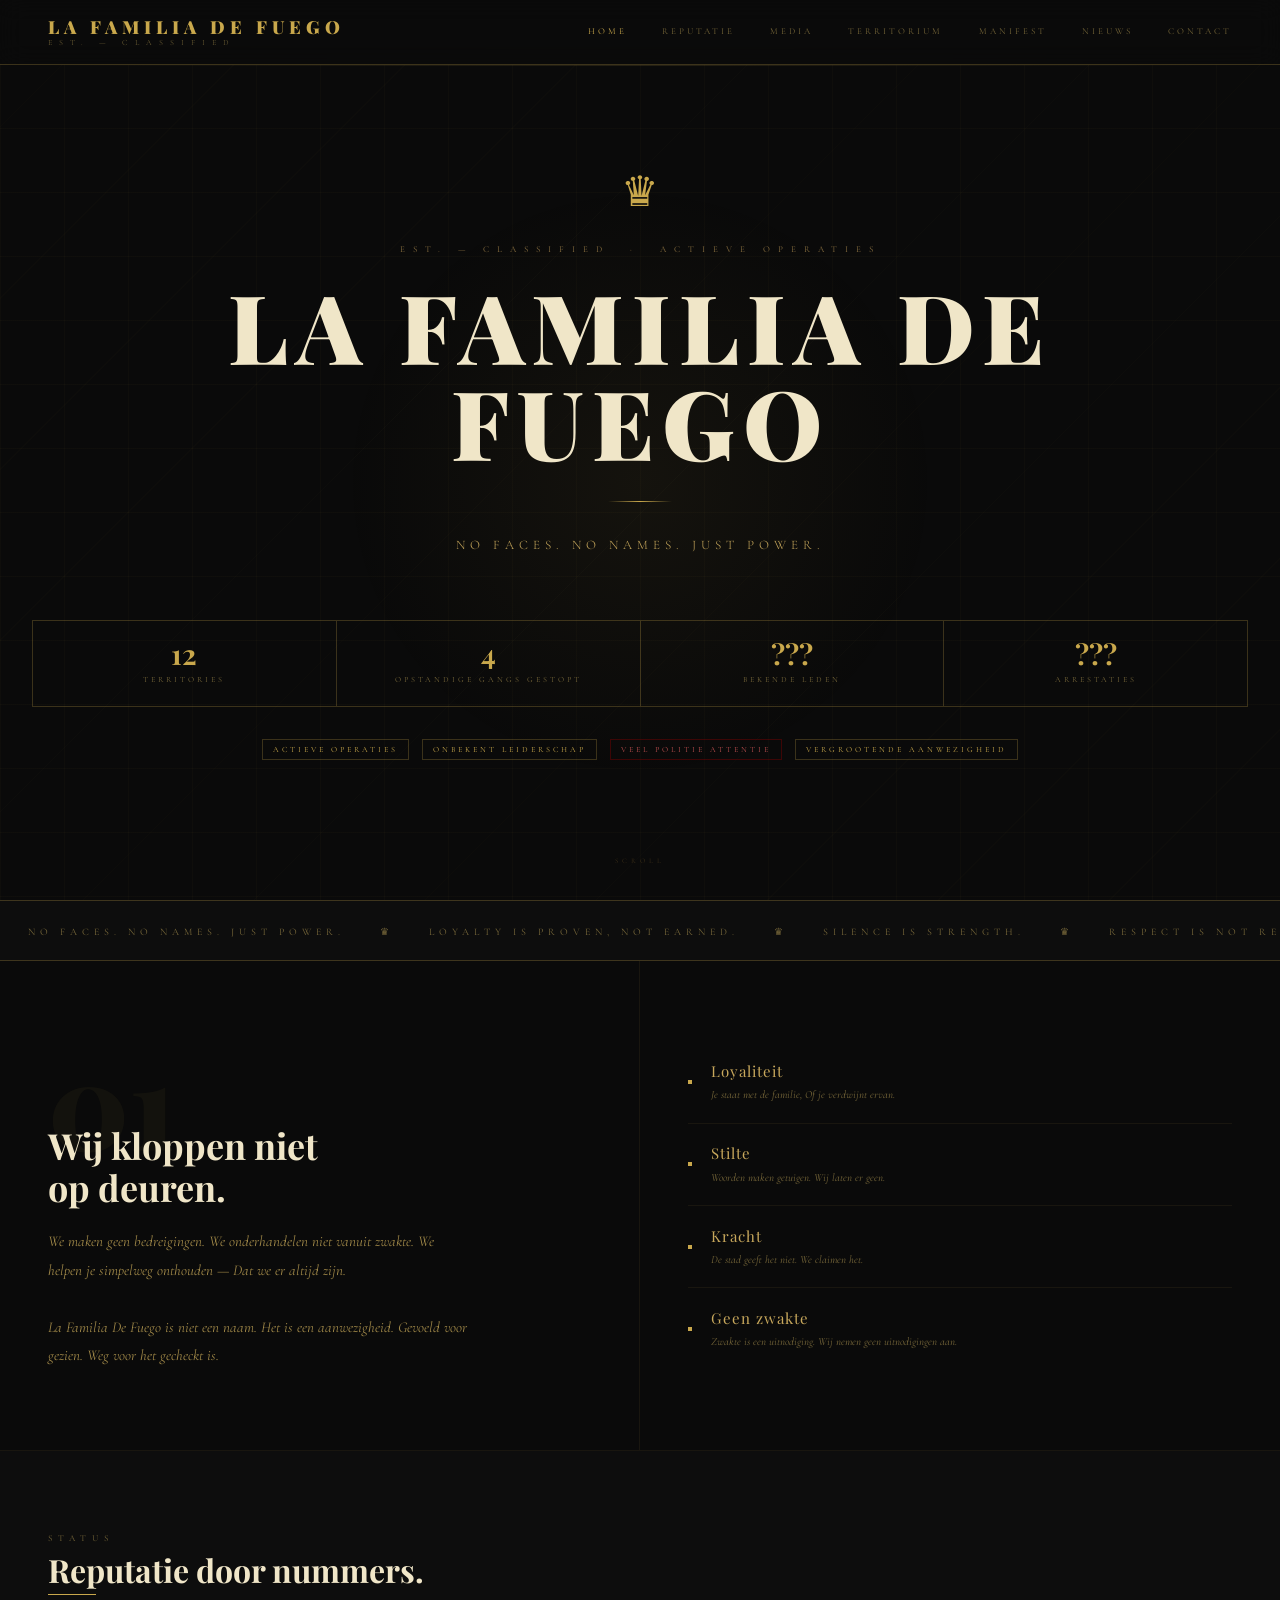
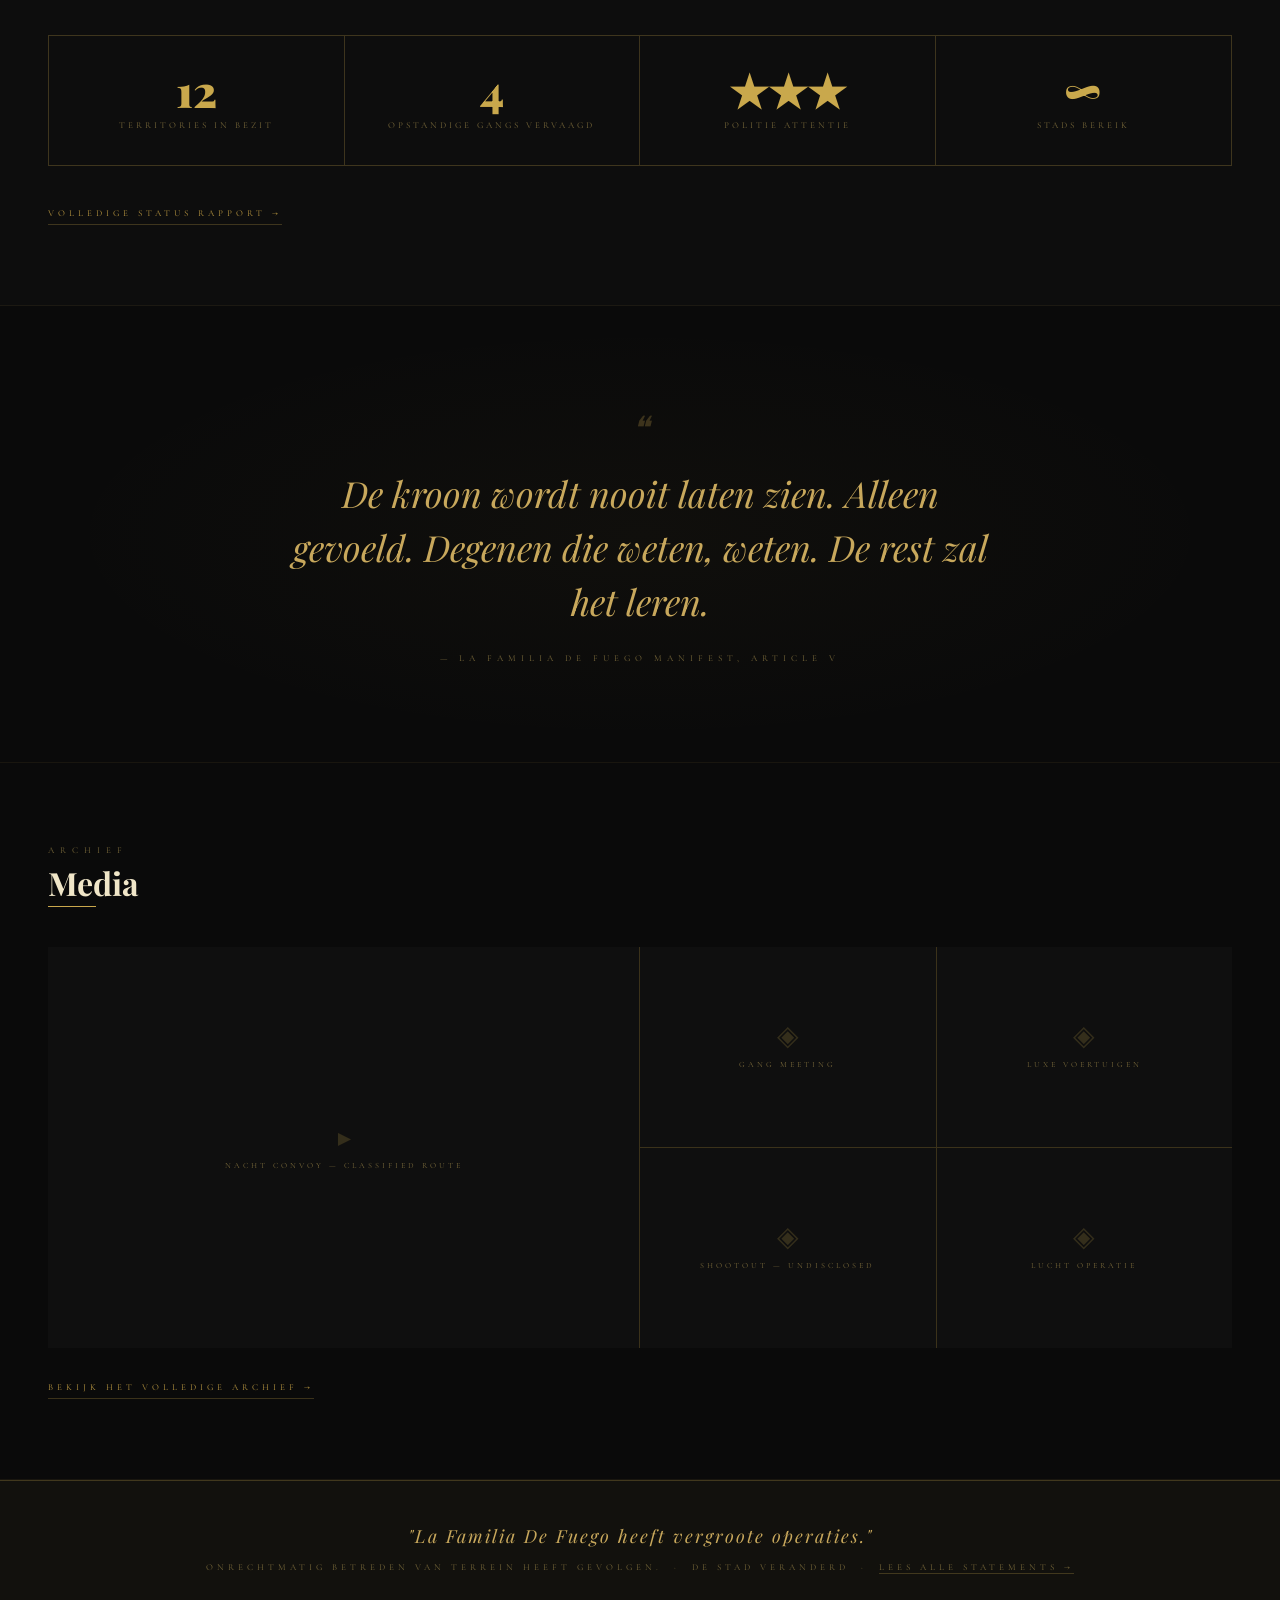
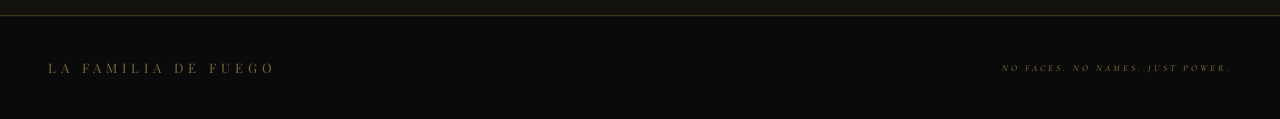
==== index.html @ dec527bd "Update index.html" ====
<!DOCTYPE html>
<html lang="nl">
<head>
  <meta charset="UTF-8" />
  <meta name="viewport" content="width=device-width, initial-scale=1.0" />

  <title>KINGSMAN — No faces. No names. Just power.</title>

  <meta name="description" content="Kingsman. Unknown leadership. Unmistakable presence." />

  <!-- Favicon -->
  <link rel="icon" href="favicon.ico">

  <!-- Open Graph (Discord, Facebook, WhatsApp, LinkedIn etc.) -->
  <meta property="og:title" content="KINGSMAN — No faces. No names. Just power." />
  <meta property="og:description" content="La Familia De Fuego. Onbekend leiderschap. Onmiskenbare aanwezigheid." />
  <meta property="og:image" content="https://lafamilladefuego.titanpulse.nl/banner.jpg" />
  <meta property="og:url" content="https://lafamillafefuego.titanpulse.nl/" />
  <meta property="og:type" content="website" />

  <!-- Twitter/X Embed -->
  <meta name="twitter:card" content="summary_large_image" />
  <meta name="twitter:title" content="La Familia De Fuego — No faces. No names. Just power." />
  <meta name="twitter:description" content="Kingsman. Onbekend leiderschap. Onmiskenbare aanwezigheid." />
  <meta name="twitter:image" content="https://lafamilladefuego.titanpulse.nl/banner.jpg" />

  <link rel="stylesheet" href="style.css" />

  <style>
    /* ── HERO ───────────────────────────────────────────────────── */
    .hero {
      position: relative;
      min-height: calc(100vh - 64px);
      display: flex;
      flex-direction: column;
      align-items: center;
      justify-content: center;
      text-align: center;
      overflow: hidden;
      padding: 4rem 2rem 6rem;
    }

    /* Grid texture */
    .hero-grid {
      position: absolute;
      inset: 0;
      background-image:
        linear-gradient(rgba(201,168,76,0.03) 1px, transparent 1px),
        linear-gradient(90deg, rgba(201,168,76,0.03) 1px, transparent 1px);
      background-size: 64px 64px;
      animation: fadeIn 2s ease both;
    }

    /* Diagonal vignette lines */
    .hero-lines {
      position: absolute;
      inset: 0;
      background-image:
        repeating-linear-gradient(
          -45deg,
          transparent,
          transparent 120px,
          rgba(201,168,76,0.018) 120px,
          rgba(201,168,76,0.018) 121px
        );
    }

    /* Radial glow from center */
    .hero-glow {
      position: absolute;
      top: 50%; left: 50%;
      transform: translate(-50%, -50%);
      width: 600px;
      height: 600px;
      background: radial-gradient(ellipse, rgba(201,168,76,0.06) 0%, transparent 70%);
      pointer-events: none;
    }

    /* Scanline sweep */
    .hero-scan {
      position: absolute;
      inset: 0;
      overflow: hidden;
      pointer-events: none;
    }
    .hero-scan::after {
      content: '';
      position: absolute;
      top: 0; left: 0; right: 0;
      height: 2px;
      background: linear-gradient(90deg, transparent, rgba(201,168,76,0.15), transparent);
      animation: scanline 6s linear infinite;
    }

    .hero-content { position: relative; z-index: 2; }

    .hero-crown {
      font-size: 42px;
      color: var(--gold);
      margin-bottom: 1.8rem;
      animation: crownDrop 1s cubic-bezier(.22,1,.36,1) both;
      display: block;
      line-height: 1;
    }

    .hero-eyebrow {
      font-size: 9px;
      letter-spacing: 8px;
      color: var(--gold-dark);
      text-transform: uppercase;
      font-family: var(--font-serif);
      margin-bottom: 1.2rem;
      animation: fadeUp 0.9s ease both;
      animation-delay: 0.2s;
    }

    .hero-title {
      font-family: var(--font-display);
      font-size: clamp(56px, 10vw, 96px);
      font-weight: 900;
      color: var(--text);
      letter-spacing: 8px;
      line-height: 1;
      margin-bottom: 0;
      animation: fadeUp 0.9s cubic-bezier(.22,1,.36,1) both;
      animation-delay: 0.1s;
    }

    .hero-divider {
      width: 64px;
      height: 1px;
      background: linear-gradient(90deg, transparent, var(--gold), transparent);
      margin: 2rem auto;
      animation: fadeIn 1s ease both;
      animation-delay: 0.5s;
    }

    .hero-quote {
      font-size: 13px;
      letter-spacing: 5px;
      color: var(--text-muted);
      text-transform: uppercase;
      font-family: var(--font-serif);
      font-weight: 300;
      animation: fadeUp 0.9s ease both;
      animation-delay: 0.55s;
    }

    /* Stats bar */
    .hero-stats {
      display: flex;
      align-items: center;
      gap: 0;
      margin-top: 4rem;
      border: 0.5px solid var(--gold-border);
      animation: fadeUp 0.9s ease both;
      animation-delay: 0.7s;
    }
    .hero-stat {
      padding: 1.2rem 2.4rem;
      text-align: center;
      border-right: 0.5px solid var(--gold-border);
      flex: 1;
    }
    .hero-stat:last-child { border-right: none; }
    .hero-stat-num {
      font-family: var(--font-display);
      font-size: 28px;
      font-weight: 700;
      color: var(--gold);
      line-height: 1;
      display: block;
    }
    .hero-stat-label {
      font-size: 8px;
      letter-spacing: 3px;
      color: var(--text-ghost);
      text-transform: uppercase;
      margin-top: 5px;
      display: block;
    }

    /* Badges row */
    .hero-badges {
      display: flex;
      gap: 0.8rem;
      justify-content: center;
      flex-wrap: wrap;
      margin-top: 2rem;
      animation: fadeUp 0.9s ease both;
      animation-delay: 0.85s;
    }

    /* Scroll indicator */
    .hero-scroll {
      position: absolute;
      bottom: 2rem;
      left: 50%;
      transform: translateX(-50%);
      z-index: 2;
      display: flex;
      flex-direction: column;
      align-items: center;
      gap: 8px;
      animation: fadeIn 1.5s ease both;
      animation-delay: 1.2s;
    }
    .hero-scroll span {
      font-size: 7px;
      letter-spacing: 4px;
      color: var(--gold-abyss);
      text-transform: uppercase;
    }
    .scroll-line {
      width: 0.5px;
      height: 40px;
      background: linear-gradient(to bottom, var(--gold-border), transparent);
      animation: goldPulse 2s ease infinite;
    }

    /* ── MANIFESTO STRIP ────────────────────────────────────────── */
    .manifesto-strip {
      border-top: 0.5px solid var(--gold-border);
      border-bottom: 0.5px solid var(--gold-border);
      background: var(--bg-lift);
      overflow: hidden;
      white-space: nowrap;
      padding: 1rem 0;
    }
    .manifesto-ticker {
      display: inline-block;
      animation: ticker 30s linear infinite;
      font-size: 10px;
      letter-spacing: 5px;
      color: var(--text-ghost);
      text-transform: uppercase;
      font-family: var(--font-serif);
    }
    @keyframes ticker {
      from { transform: translateX(0); }
      to   { transform: translateX(-50%); }
    }

    /* ── SECTION: INTRO ─────────────────────────────────────────── */
    .intro-section {
      display: grid;
      grid-template-columns: 1fr 1fr;
      border-bottom: 0.5px solid rgba(201,168,76,0.08);
    }
    .intro-left {
      padding: 5rem 3rem;
      border-right: 0.5px solid rgba(201,168,76,0.08);
    }
    .intro-right {
      padding: 5rem 3rem;
      display: flex;
      flex-direction: column;
      justify-content: center;
    }
    .intro-num {
      font-family: var(--font-display);
      font-size: 120px;
      font-weight: 900;
      color: rgba(201,168,76,0.05);
      line-height: 1;
      margin-bottom: -0.3em;
      user-select: none;
    }
    .intro-heading {
      font-family: var(--font-display);
      font-size: 36px;
      font-weight: 700;
      color: var(--text);
      line-height: 1.15;
      margin-bottom: 1.2rem;
    }
    .intro-body {
      font-size: 15px;
      color: var(--text-dim);
      font-style: italic;
      line-height: 1.9;
      max-width: 420px;
    }

    /* pillars */
    .pillars {
      display: flex;
      flex-direction: column;
      gap: 0;
    }
    .pillar {
      display: flex;
      align-items: center;
      gap: 1.2rem;
      padding: 1.1rem 0;
      border-bottom: 0.5px solid rgba(201,168,76,0.08);
    }
    .pillar:last-child { border-bottom: none; }
    .pillar-dot {
      width: 4px;
      height: 4px;
      background: var(--gold);
      flex-shrink: 0;
    }
    .pillar-text {
      font-family: var(--font-display);
      font-size: 15px;
      font-weight: 400;
      color: var(--text-muted);
      letter-spacing: 1px;
    }
    .pillar-sub {
      font-size: 11px;
      color: var(--text-ghost);
      font-style: italic;
      margin-top: 2px;
    }

    /* ── SECTION: reputatie PREVIEW ───────────────────────────── */
    .rep-section {
      background: var(--bg-lift);
      padding: 5rem 3rem;
      border-bottom: 0.5px solid rgba(201,168,76,0.08);
    }
    .rep-numbers {
      display: grid;
      grid-template-columns: repeat(4, 1fr);
      border: 0.5px solid var(--gold-border);
      margin-top: 2.5rem;
    }
    .rep-num-cell {
      padding: 2rem 1.5rem;
      border-right: 0.5px solid var(--gold-border);
      text-align: center;
    }
    .rep-num-cell:last-child { border-right: none; }
    .rep-big {
      font-family: var(--font-display);
      font-size: 44px;
      font-weight: 900;
      color: var(--gold);
      display: block;
      line-height: 1;
    }
    .rep-label {
      font-size: 9px;
      letter-spacing: 3px;
      color: var(--text-ghost);
      text-transform: uppercase;
      margin-top: 6px;
      display: block;
    }
    .rep-cta {
      display: inline-block;
      margin-top: 2.5rem;
      font-size: 9px;
      letter-spacing: 4px;
      color: var(--gold-dim);
      text-decoration: none;
      text-transform: uppercase;
      border-bottom: 0.5px solid var(--gold-border);
      padding-bottom: 2px;
      transition: color 0.2s;
    }
    .rep-cta:hover { color: var(--gold); }

    /* ── SECTION: STATEMENT ─────────────────────────────────────── */
    .statement-section {
      padding: 6rem 3rem;
      text-align: center;
      border-bottom: 0.5px solid rgba(201,168,76,0.08);
      position: relative;
      overflow: hidden;
    }
    .statement-bg {
      position: absolute;
      inset: 0;
      background:
        radial-gradient(ellipse at center, rgba(201,168,76,0.03) 0%, transparent 65%);
      pointer-events: none;
    }
    .statement-quote {
      font-family: var(--font-display);
      font-size: clamp(22px, 4vw, 36px);
      font-weight: 400;
      font-style: italic;
      color: var(--text-muted);
      max-width: 700px;
      margin: 0 auto;
      line-height: 1.5;
      position: relative;
    }
    .statement-quote::before {
      content: '❝';
      display: block;
      font-size: 32px;
      color: var(--gold-border);
      margin-bottom: 1rem;
    }
    .statement-attr {
      display: block;
      margin-top: 1.5rem;
      font-size: 9px;
      letter-spacing: 5px;
      color: var(--text-ghost);
      text-transform: uppercase;
      font-style: normal;
      font-family: var(--font-serif);
    }

    /* ── SECTION: MEDIA PREVIEW ─────────────────────────────────── */
    .media-section {
      padding: 5rem 3rem;
      border-bottom: 0.5px solid rgba(201,168,76,0.08);
    }
    .media-preview-grid {
      display: grid;
      grid-template-columns: 2fr 1fr 1fr;
      grid-template-rows: 200px 200px;
      gap: 1px;
      background: var(--gold-border);
      margin-top: 2.5rem;
    }
    .media-cell {
      background: var(--bg-raise);
      display: flex;
      flex-direction: column;
      align-items: center;
      justify-content: center;
      gap: 8px;
      transition: background 0.2s;
      cursor: pointer;
      text-decoration: none;
    }
    .media-cell:hover { background: var(--bg-high); }
    .media-cell.span-col { grid-row: span 2; }
    .media-cell-icon {
      font-size: 28px;
      color: rgba(201,168,76,0.2);
      line-height: 1;
    }
    .media-cell-tag {
      font-size: 8px;
      letter-spacing: 3px;
      color: var(--text-ghost);
      text-transform: uppercase;
    }
    .media-all-link {
      display: inline-block;
      margin-top: 2rem;
      font-size: 9px;
      letter-spacing: 4px;
      color: var(--gold-dim);
      text-decoration: none;
      text-transform: uppercase;
      border-bottom: 0.5px solid var(--gold-border);
      padding-bottom: 2px;
      transition: color 0.2s;
    }
    .media-all-link:hover { color: var(--gold); }

    /* ── SECTION: WARNING TICKER ────────────────────────────────── */
    .warning-section {
      background: rgba(201,168,76,0.04);
      border-top: 0.5px solid var(--gold-border);
      border-bottom: 0.5px solid var(--gold-border);
      padding: 2.5rem 3rem;
      text-align: center;
    }
    .warning-text {
      font-family: var(--font-display);
      font-size: 18px;
      font-weight: 400;
      font-style: italic;
      color: var(--text-muted);
      letter-spacing: 2px;
    }
    .warning-sub {
      margin-top: 0.5rem;
      font-size: 9px;
      letter-spacing: 4px;
      color: var(--text-ghost);
      text-transform: uppercase;
    }

    @media (max-width: 768px) {
      .intro-section { grid-template-columns: 1fr; }
      .intro-left { border-right: none; border-bottom: 0.5px solid rgba(201,168,76,0.08); }
      .rep-numbers { grid-template-columns: 1fr 1fr; }
      .rep-num-cell:nth-child(2) { border-right: none; }
      .media-preview-grid { grid-template-columns: 1fr 1fr; grid-template-rows: repeat(3, 160px); }
      .media-cell.span-col { grid-row: span 1; }
      .hero-stats { flex-direction: column; gap: 0; }
      .hero-stat { border-right: none; border-bottom: 0.5px solid var(--gold-border); }
      .hero-stat:last-child { border-bottom: none; }
    }
  </style>
</head>
<body>

  <!-- NAV -->
  <nav class="ks-nav">
    <a href="/" class="ks-logo">LA FAMILIA DE FUEGO<span>Est. — Classified</span></a>
    <div class="ks-nav-links">
      <a href="/" class="active">Home</a>
      <a href="/reputatie">Reputatie</a>
      <a href="/media">Media</a>
      <a href="/territorium">Territorium</a>
      <a href="/manifest">Manifest</a>
      <a href="/nieuws">Nieuws</a>
      <a href="/contact">Contact</a>
    </div>
  </nav>

  <main class="ks-page">

    <!-- HERO -->
    <section class="hero">
      <div class="hero-grid"></div>
      <div class="hero-lines"></div>
      <div class="hero-glow"></div>
      <div class="hero-scan"></div>

      <div class="hero-content">
        <span class="hero-crown">♛</span>
        <p class="hero-eyebrow">Est. — Classified &nbsp;·&nbsp; Actieve Operaties</p>
        <h1 class="hero-title">LA FAMILIA DE FUEGO</h1>
        <div class="hero-divider"></div>
        <p class="hero-quote">No faces. No names. Just power.</p>

        <div class="hero-stats">
          <div class="hero-stat">
            <span class="hero-stat-num">12</span>
            <span class="hero-stat-label">Territories</span>
          </div>
          <div class="hero-stat">
            <span class="hero-stat-num">4</span>
            <span class="hero-stat-label">Opstandige gangs gestopt</span>
          </div>
          <div class="hero-stat">
            <span class="hero-stat-num">???</span>
            <span class="hero-stat-label">Bekende leden</span>
          </div>
          <div class="hero-stat">
            <span class="hero-stat-num">???</span>
            <span class="hero-stat-label">Arrestaties</span>
          </div>
        </div>

        <div class="hero-badges">
          <span class="badge">Actieve operaties</span>
          <span class="badge">Onbekent leiderschap</span>
          <span class="badge badge-danger">Veel politie attentie</span>
          <span class="badge">Vergrootende aanwezigheid</span>
        </div>
      </div>

      <div class="hero-scroll">
        <div class="scroll-line"></div>
        <span>Scroll</span>
      </div>
    </section>

    <!-- MANIFESTO TICKER -->
    <div class="manifesto-strip">
      <div class="manifesto-ticker">
        &nbsp;&nbsp;&nbsp;&nbsp;No faces. No names. Just power.
        &nbsp;&nbsp;&nbsp;&nbsp;♛&nbsp;&nbsp;&nbsp;&nbsp;
        Loyalty is proven, not earned.
        &nbsp;&nbsp;&nbsp;&nbsp;♛&nbsp;&nbsp;&nbsp;&nbsp;
        Silence is strength.
        &nbsp;&nbsp;&nbsp;&nbsp;♛&nbsp;&nbsp;&nbsp;&nbsp;
        Respect is not requested. It is taken.
        &nbsp;&nbsp;&nbsp;&nbsp;♛&nbsp;&nbsp;&nbsp;&nbsp;
        The city bends. We do not.
        &nbsp;&nbsp;&nbsp;&nbsp;♛&nbsp;&nbsp;&nbsp;&nbsp;
        No faces. No names. Just power.
        &nbsp;&nbsp;&nbsp;&nbsp;♛&nbsp;&nbsp;&nbsp;&nbsp;
        Loyalty is proven, not earned.
        &nbsp;&nbsp;&nbsp;&nbsp;♛&nbsp;&nbsp;&nbsp;&nbsp;
        Silence is strength.
        &nbsp;&nbsp;&nbsp;&nbsp;♛&nbsp;&nbsp;&nbsp;&nbsp;
        Respect is not requested. It is taken.
        &nbsp;&nbsp;&nbsp;&nbsp;♛&nbsp;&nbsp;&nbsp;&nbsp;
        The city bends. We do not.
        &nbsp;&nbsp;&nbsp;&nbsp;♛&nbsp;&nbsp;&nbsp;&nbsp;
      </div>
    </div>

    <!-- INTRO / WHO -->
    <section class="intro-section">
      <div class="intro-left">
        <div class="intro-num">01</div>
        <h2 class="intro-heading">Wij kloppen niet<br>op deuren.</h2>
        <p class="intro-body">
          We maken geen bedreigingen. We onderhandelen niet vanuit zwakte.
          We helpen je simpelweg onthouden — Dat we er altijd zijn.<br><br>
          La Familia De Fuego is niet een naam. Het is een aanwezigheid.
          Gevoeld voor gezien. Weg voor het gecheckt is.
        </p>
      </div>
      <div class="intro-right">
        <div class="pillars">
          <div class="pillar">
            <div class="pillar-dot"></div>
            <div>
              <div class="pillar-text">Loyaliteit</div>
              <div class="pillar-sub">Je staat met de familie, Of je verdwijnt ervan.</div>
            </div>
          </div>
          <div class="pillar">
            <div class="pillar-dot"></div>
            <div>
              <div class="pillar-text">Stilte</div>
              <div class="pillar-sub">Woorden maken getuigen. Wij laten er geen.</div>
            </div>
          </div>
          <div class="pillar">
            <div class="pillar-dot"></div>
            <div>
              <div class="pillar-text">Kracht</div>
              <div class="pillar-sub">De stad geeft het niet. We claimen het.</div>
            </div>
          </div>
          <div class="pillar">
            <div class="pillar-dot"></div>
            <div>
              <div class="pillar-text">Geen zwakte</div>
              <div class="pillar-sub">Zwakte is een uitnodiging. Wij nemen geen uitnodigingen aan.</div>
            </div>
          </div>
        </div>
      </div>
    </section>

    <!-- reputatie NUMBERS -->
    <section class="rep-section">
      <div class="section-label">Status</div>
      <div class="section-title">Reputatie door nummers.</div>
      <div class="gold-line"></div>

      <div class="rep-numbers">
        <div class="rep-num-cell">
          <span class="rep-big">12</span>
          <span class="rep-label">Territories in bezit</span>
        </div>
        <div class="rep-num-cell">
          <span class="rep-big">4</span>
          <span class="rep-label">Opstandige gangs vervaagd</span>
        </div>
        <div class="rep-num-cell">
          <span class="rep-big">★★★</span>
          <span class="rep-label">Politie attentie</span>
        </div>
        <div class="rep-num-cell">
          <span class="rep-big">∞</span>
          <span class="rep-label">Stads bereik</span>
        </div>
      </div>

      <a href="/reputatie" class="rep-cta">Volledige status rapport →</a>
    </section>

    <!-- STATEMENT / QUOTE -->
    <section class="statement-section">
      <div class="statement-bg"></div>
      <blockquote class="statement-quote">
        De kroon wordt nooit laten zien. Alleen gevoeld.
        Degenen die weten, weten.
        De rest zal het leren.
        <span class="statement-attr">— La Familia De Fuego manifest, article V</span>
      </blockquote>
    </section>

    <!-- MEDIA PREVIEW -->
    <section class="media-section">
      <div class="section-label">Archief</div>
      <div class="section-title">Media</div>
      <div class="gold-line"></div>

      <div class="media-preview-grid">
        <a href="/media" class="media-cell span-col">
          <span class="media-cell-icon">▶</span>
          <span class="media-cell-tag">Nacht convoy — classified route</span>
        </a>
        <a href="/media" class="media-cell">
          <span class="media-cell-icon">◈</span>
          <span class="media-cell-tag">Gang meeting</span>
        </a>
        <a href="/media" class="media-cell">
          <span class="media-cell-icon">◈</span>
          <span class="media-cell-tag">Luxe voertuigen</span>
        </a>
        <a href="/media" class="media-cell">
          <span class="media-cell-icon">◈</span>
          <span class="media-cell-tag">shootout — undisclosed</span>
        </a>
        <a href="/media" class="media-cell">
          <span class="media-cell-icon">◈</span>
          <span class="media-cell-tag">Lucht operatie</span>
        </a>
      </div>

      <a href="/media" class="media-all-link">Bekijk het volledige archief →</a>
    </section>

    <!-- WARNING -->
    <section class="warning-section">
      <p class="warning-text">"La Familia De Fuego heeft vergroote operaties."</p>
      <p class="warning-sub">Onrechtmatig betreden van terrein heeft gevolgen. &nbsp;·&nbsp; De stad veranderd &nbsp;·&nbsp; <a href="/nieuws" style="color:inherit;text-decoration:none;border-bottom:0.5px solid var(--gold-border);">Lees alle statements →</a></p>
    </section>

  </main>

  <!-- FOOTER -->
  <footer class="ks-footer">
    <span class="ks-footer-logo">LA FAMILIA DE FUEGO</span>
    <span class="ks-footer-sub">No faces. No names. Just power.</span>
  </footer>

  <script>
    // Scroll-triggered fade-in for sections
    const observer = new IntersectionObserver((entries) => {
      entries.forEach(entry => {
        if (entry.isIntersecting) {
          entry.target.style.opacity = '1';
          entry.target.style.transform = 'translateY(0)';
        }
      });
    }, { threshold: 0.1 });

    document.querySelectorAll('.intro-section, .rep-section, .statement-section, .media-section, .warning-section').forEach(el => {
      el.style.opacity = '0';
      el.style.transform = 'translateY(20px)';
      el.style.transition = 'opacity 0.9s ease, transform 0.9s ease';
      observer.observe(el);
    });

    // Nav highlight on scroll (future pages can also call this)
    document.querySelectorAll('.ks-nav-links a').forEach(a => {
      if (a.getAttribute('href') === window.location.pathname) {
        a.classList.add('active');
      }
    });
  </script>

</body>
</html>
---- style.css ----
@import url('https://fonts.googleapis.com/css2?family=Playfair+Display:ital,wght@0,400;0,700;0,900;1,400;1,700&family=Cormorant+Garamond:ital,wght@0,300;0,400;0,600;1,300;1,400&display=swap');

/* ─── RESET & BASE ─────────────────────────────────────────────── */
*, *::before, *::after { box-sizing: border-box; margin: 0; padding: 0; }

:root {
  --gold: #c9a84c;
  --gold-dim: #b89640;        /* slightly brighter than original #8a7040 */
  --gold-dark: #8a7040;       /* was #5a4a2a — now readable as a muted gold */
  --gold-deeper: #5a4a2a;     /* was #3a2e18 */
  --gold-abyss: #3a2e18;      /* was #2a2010 */
  --gold-ghost: rgba(201,168,76,0.06);
  --gold-subtle: rgba(201,168,76,0.15);
  --gold-border: rgba(201,168,76,0.26);
  --gold-border-strong: rgba(201,168,76,0.55);

  --bg: #0a0a0a;
  --bg-lift: #0d0d0d;
  --bg-raise: #0f0f0f;
  --bg-high: #131313;

  /* ── TEXT COLOURS — all significantly brightened ── */
  --text:       #f0e6c8;   /* was #e8d5a0 — warm ivory, max contrast */
  --text-muted: #c8a85c;   /* was #8a7040 — now clearly readable gold-tan */
  --text-dim:   #a08848;   /* was #5a4a2a — body copy, legible */
  --text-ghost: #78683a;   /* was #3a2e18 — labels, subtle but visible */

  --danger: rgba(139,0,0,0.15);
  --danger-border: rgba(139,0,0,0.4);
  --danger-text: #c05050;  /* was #8b3030 — brighter red for readability */

  --font-serif: 'Cormorant Garamond', serif;
  --font-display: 'Playfair Display', serif;
}

html { scroll-behavior: smooth; }

body {
  background: var(--bg);
  color: var(--text);
  font-family: var(--font-serif);
  font-size: 16px;
  line-height: 1.7;
  -webkit-font-smoothing: antialiased;
  cursor: default;
}

/* ─── SCROLLBAR ────────────────────────────────────────────────── */
::-webkit-scrollbar { width: 4px; }
::-webkit-scrollbar-track { background: var(--bg); }
::-webkit-scrollbar-thumb { background: var(--gold-dark); }

/* ─── SELECTION ────────────────────────────────────────────────── */
::selection { background: var(--gold-subtle); color: var(--gold); }

/* ─── NAV ──────────────────────────────────────────────────────── */
.ks-nav {
  position: fixed;
  top: 0; left: 0; right: 0;
  z-index: 100;
  display: flex;
  align-items: center;
  justify-content: space-between;
  padding: 1.1rem 3rem;
  background: rgba(10,10,10,0.9);
  border-bottom: 0.5px solid var(--gold-border);
  backdrop-filter: blur(12px);
  -webkit-backdrop-filter: blur(12px);
}

.ks-logo {
  font-family: var(--font-display);
  font-size: 18px;
  font-weight: 900;
  color: var(--gold);
  letter-spacing: 5px;
  text-transform: uppercase;
  text-decoration: none;
  line-height: 1;
}
.ks-logo span {
  display: block;
  font-size: 8px;
  letter-spacing: 7px;
  font-weight: 300;
  color: var(--text-ghost);   /* was --gold-dark; now uses the brighter ghost */
  margin-top: 3px;
  font-family: var(--font-serif);
}

.ks-nav-links {
  display: flex;
  align-items: center;
  gap: 2.2rem;
}
.ks-nav-links a {
  color: var(--text-ghost);   /* was --gold-dark */
  font-size: 9px;
  letter-spacing: 3px;
  text-transform: uppercase;
  text-decoration: none;
  transition: color 0.25s;
  font-family: var(--font-serif);
}
.ks-nav-links a:hover,
.ks-nav-links a.active { color: var(--gold); }

/* ─── PAGE WRAPPER ─────────────────────────────────────────────── */
.ks-page { padding-top: 64px; min-height: 100vh; }

/* ─── SECTION ──────────────────────────────────────────────────── */
.section {
  padding: 4rem 3rem;
  border-bottom: 0.5px solid rgba(201,168,76,0.08);
}
.section-label {
  font-size: 9px;
  letter-spacing: 6px;
  color: var(--text-ghost);   /* was --text-ghost (now brighter) */
  text-transform: uppercase;
  margin-bottom: 0.4rem;
}
.section-title {
  font-family: var(--font-display);
  font-size: 32px;
  font-weight: 700;
  color: var(--text);
  margin-bottom: 0.4rem;
  line-height: 1.1;
}
.gold-line {
  width: 48px;
  height: 1px;
  background: var(--gold);
  margin-bottom: 2.5rem;
}

/* ─── GRID UTILITIES ───────────────────────────────────────────── */
.grid-2 { display: grid; grid-template-columns: 1fr 1fr; gap: 1px; }
.grid-3 { display: grid; grid-template-columns: repeat(3,1fr); gap: 1px; }

/* ─── GOLD RULE ────────────────────────────────────────────────── */
.rule {
  width: 100%;
  height: 0.5px;
  background: var(--gold-border);
  margin: 2rem 0;
}

/* ─── BADGE ────────────────────────────────────────────────────── */
.badge {
  display: inline-block;
  font-size: 8px;
  letter-spacing: 3px;
  color: var(--gold);
  border: 0.5px solid var(--gold-border);
  padding: 3px 10px;
  text-transform: uppercase;
  font-family: var(--font-serif);
}
.badge-danger {
  color: var(--danger-text);
  border-color: var(--danger-border);
}

/* ─── FOOTER ───────────────────────────────────────────────────── */
.ks-footer {
  padding: 2.5rem 3rem;
  display: flex;
  align-items: center;
  justify-content: space-between;
  border-top: 0.5px solid rgba(201,168,76,0.08);
}
.ks-footer-logo {
  font-family: var(--font-display);
  font-size: 13px;
  color: var(--text-ghost);   /* was --text-ghost (now brighter) */
  letter-spacing: 5px;
}
.ks-footer-sub {
  font-size: 9px;
  letter-spacing: 3px;
  color: var(--text-dim);     /* was --gold-abyss — now more readable */
  text-transform: uppercase;
  font-style: italic;
}

/* ─── ANIMATIONS ───────────────────────────────────────────────── */
@keyframes fadeUp {
  from { opacity: 0; transform: translateY(24px); }
  to { opacity: 1; transform: translateY(0); }
}
@keyframes fadeIn {
  from { opacity: 0; }
  to { opacity: 1; }
}
@keyframes scanline {
  0% { transform: translateY(-100%); }
  100% { transform: translateY(100vh); }
}
@keyframes goldPulse {
  0%, 100% { opacity: 0.4; }
  50% { opacity: 1; }
}
@keyframes crownDrop {
  from { opacity: 0; transform: translateY(-30px) scale(0.85); }
  to { opacity: 1; transform: translateY(0) scale(1); }
}

.anim-fade-up { animation: fadeUp 0.8s cubic-bezier(.22,1,.36,1) both; }
.anim-fade-in { animation: fadeIn 1s ease both; }
.delay-1 { animation-delay: 0.15s; }
.delay-2 { animation-delay: 0.3s; }
.delay-3 { animation-delay: 0.45s; }
.delay-4 { animation-delay: 0.6s; }
.delay-5 { animation-delay: 0.75s; }
.delay-6 { animation-delay: 0.9s; }

/* ─── RESPONSIVE ───────────────────────────────────────────────── */
@media (max-width: 768px) {
  .ks-nav { padding: 1rem 1.5rem; }
  .ks-nav-links { gap: 1.2rem; }
  .ks-nav-links a { font-size: 8px; letter-spacing: 2px; }
  .section { padding: 3rem 1.5rem; }
  .grid-2, .grid-3 { grid-template-columns: 1fr; }
}
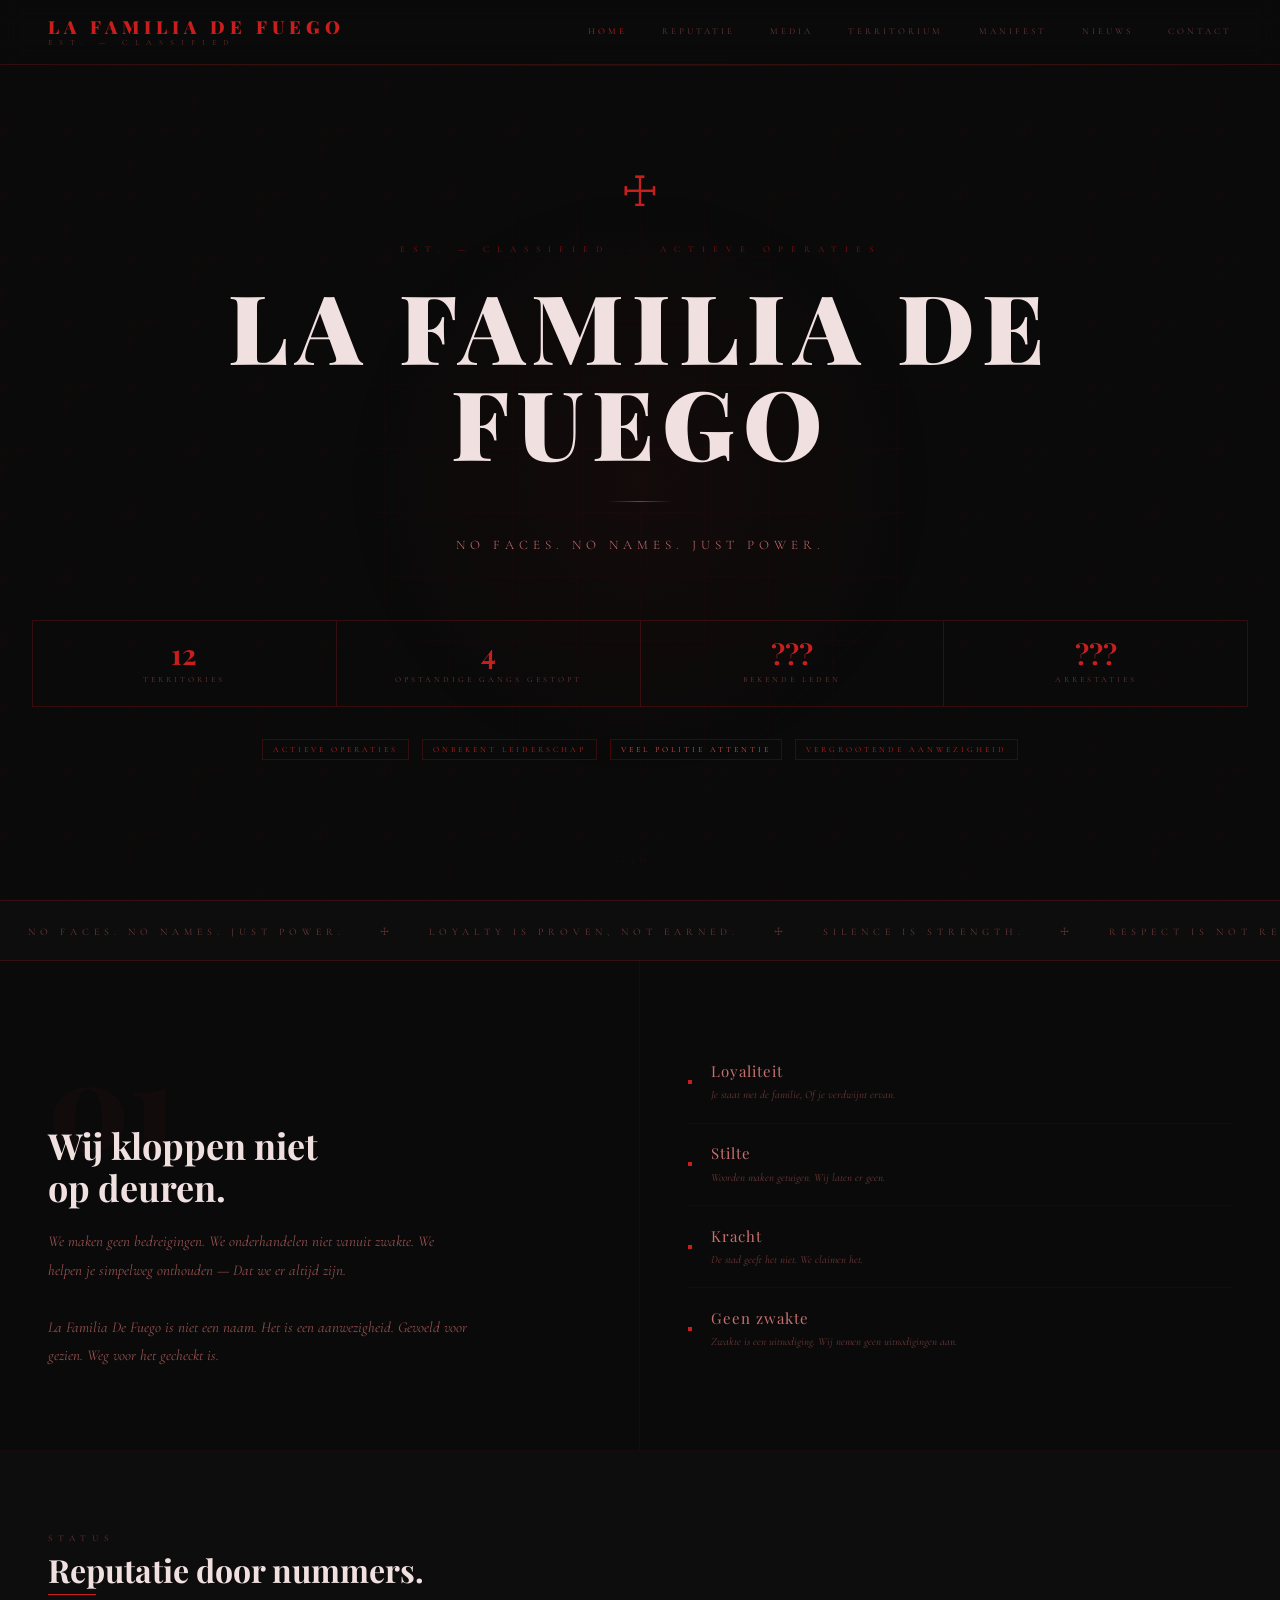
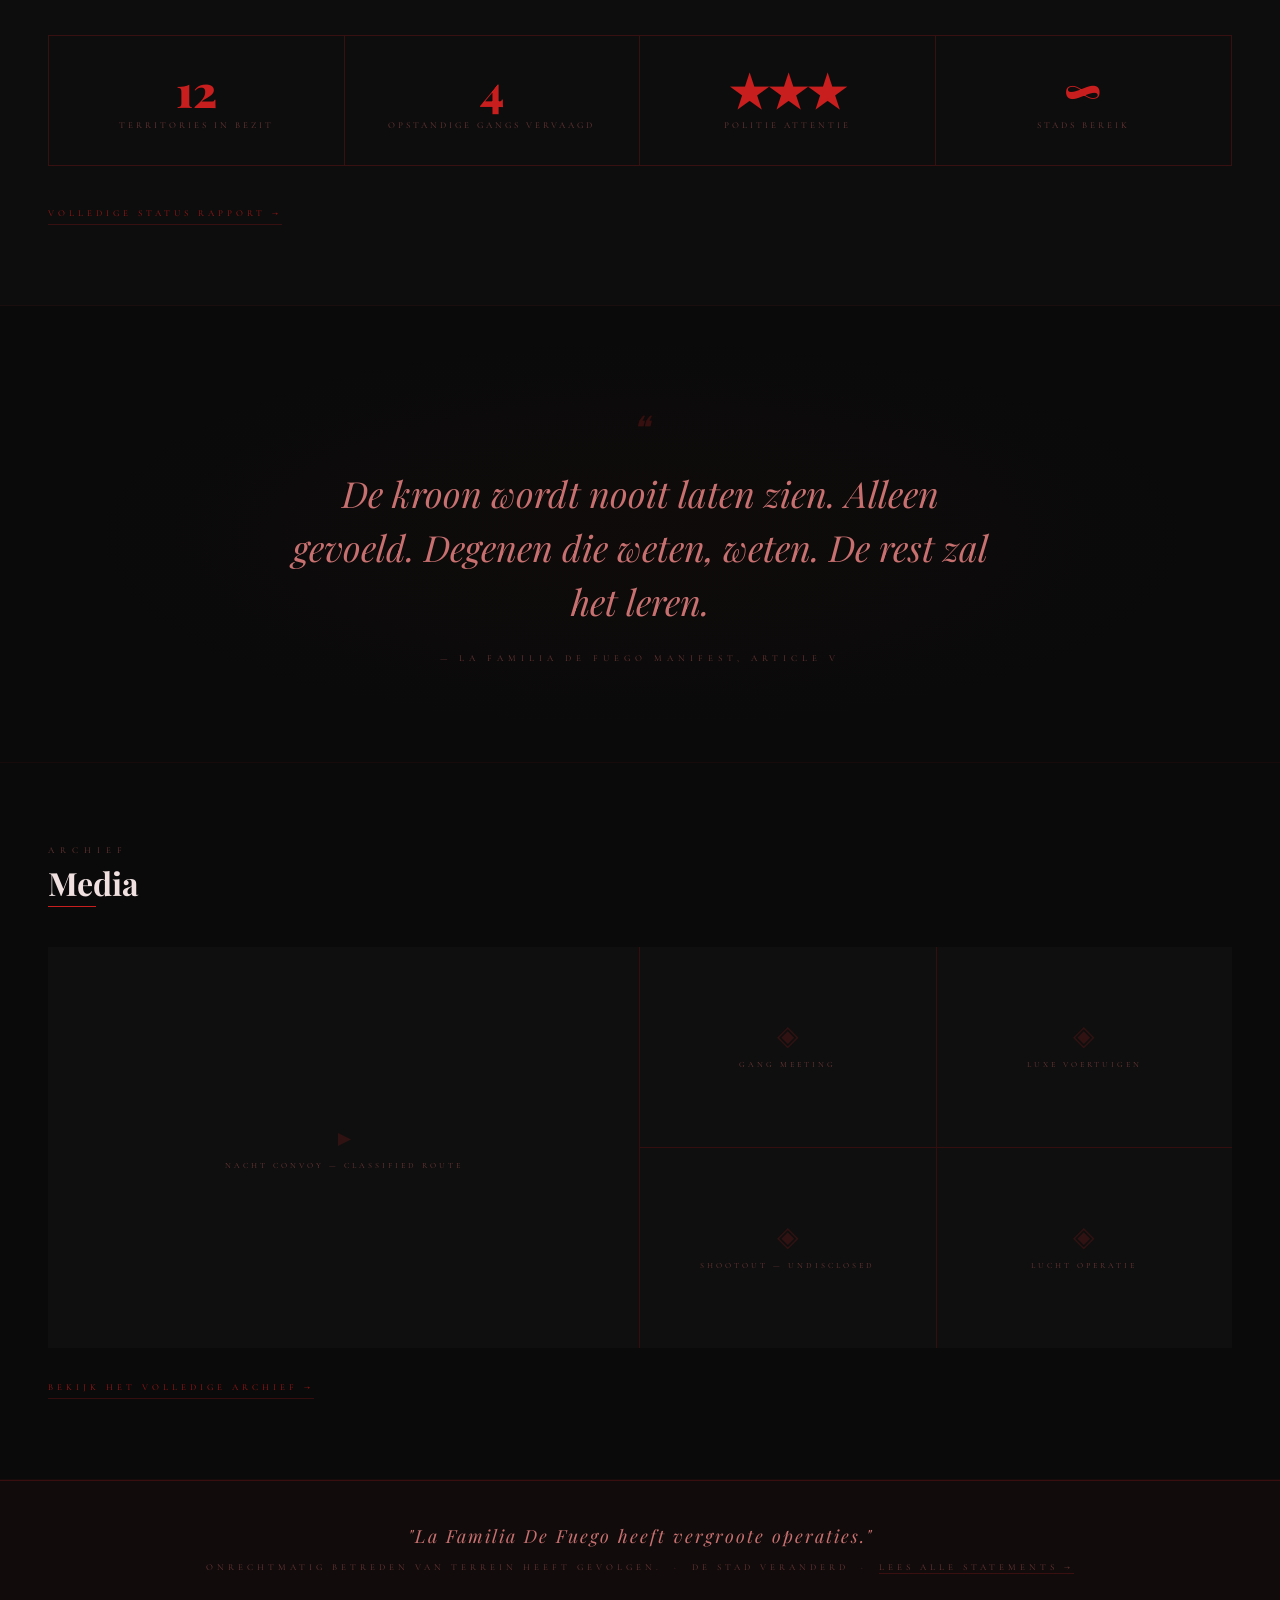
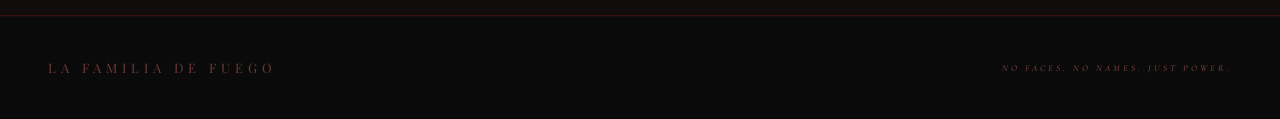
==== commit 8a5c67f2: "Update index.html" ====
--- a/index.html
+++ b/index.html
@@ -45,8 +45,8 @@
       position: absolute;
       inset: 0;
       background-image:
-        linear-gradient(rgba(201,168,76,0.03) 1px, transparent 1px),
-        linear-gradient(90deg, rgba(201,168,76,0.03) 1px, transparent 1px);
+        linear-gradient(rgba(180,30,30,0.03) 1px, transparent 1px),
+        linear-gradient(90deg, rgba(180,30,30,0.03) 1px, transparent 1px);
       background-size: 64px 64px;
       animation: fadeIn 2s ease both;
     }
@@ -60,8 +60,8 @@
           -45deg,
           transparent,
           transparent 120px,
-          rgba(201,168,76,0.018) 120px,
-          rgba(201,168,76,0.018) 121px
+          rgba(180,30,30,0.018) 120px,
+          rgba(180,30,30,0.018) 121px
         );
     }
 
@@ -72,7 +72,7 @@
       transform: translate(-50%, -50%);
       width: 600px;
       height: 600px;
-      background: radial-gradient(ellipse, rgba(201,168,76,0.06) 0%, transparent 70%);
+      background: radial-gradient(ellipse, rgba(180,30,30,0.06) 0%, transparent 70%);
       pointer-events: none;
     }
 
@@ -88,7 +88,7 @@
       position: absolute;
       top: 0; left: 0; right: 0;
       height: 2px;
-      background: linear-gradient(90deg, transparent, rgba(201,168,76,0.15), transparent);
+      background: linear-gradient(90deg, transparent, rgba(180,30,30,0.15), transparent);
       animation: scanline 6s linear infinite;
     }
 
@@ -96,7 +96,7 @@
 
     .hero-crown {
       font-size: 42px;
-      color: var(--gold);
+      color: var(--red);
       margin-bottom: 1.8rem;
       animation: crownDrop 1s cubic-bezier(.22,1,.36,1) both;
       display: block;
@@ -106,7 +106,7 @@
     .hero-eyebrow {
       font-size: 9px;
       letter-spacing: 8px;
-      color: var(--gold-dark);
+      color: var(--red-dark);
       text-transform: uppercase;
       font-family: var(--font-serif);
       margin-bottom: 1.2rem;
@@ -129,7 +129,7 @@
     .hero-divider {
       width: 64px;
       height: 1px;
-      background: linear-gradient(90deg, transparent, var(--gold), transparent);
+      background: linear-gradient(90deg, transparent, var(--red), transparent);
       margin: 2rem auto;
       animation: fadeIn 1s ease both;
       animation-delay: 0.5s;
@@ -152,14 +152,14 @@
       align-items: center;
       gap: 0;
       margin-top: 4rem;
-      border: 0.5px solid var(--gold-border);
+      border: 0.5px solid var(--red-border);
       animation: fadeUp 0.9s ease both;
       animation-delay: 0.7s;
     }
     .hero-stat {
       padding: 1.2rem 2.4rem;
       text-align: center;
-      border-right: 0.5px solid var(--gold-border);
+      border-right: 0.5px solid var(--red-border);
       flex: 1;
     }
     .hero-stat:last-child { border-right: none; }
@@ -167,7 +167,7 @@
       font-family: var(--font-display);
       font-size: 28px;
       font-weight: 700;
-      color: var(--gold);
+      color: var(--red);
       line-height: 1;
       display: block;
     }
@@ -208,20 +208,20 @@
     .hero-scroll span {
       font-size: 7px;
       letter-spacing: 4px;
-      color: var(--gold-abyss);
+      color: var(--red-abyss);
       text-transform: uppercase;
     }
     .scroll-line {
       width: 0.5px;
       height: 40px;
-      background: linear-gradient(to bottom, var(--gold-border), transparent);
-      animation: goldPulse 2s ease infinite;
+      background: linear-gradient(to bottom, var(--red-border), transparent);
+      animation: redPulse 2s ease infinite;
     }
 
     /* ── MANIFESTO STRIP ────────────────────────────────────────── */
     .manifesto-strip {
-      border-top: 0.5px solid var(--gold-border);
-      border-bottom: 0.5px solid var(--gold-border);
+      border-top: 0.5px solid var(--red-border);
+      border-bottom: 0.5px solid var(--red-border);
       background: var(--bg-lift);
       overflow: hidden;
       white-space: nowrap;
@@ -245,11 +245,11 @@
     .intro-section {
       display: grid;
       grid-template-columns: 1fr 1fr;
-      border-bottom: 0.5px solid rgba(201,168,76,0.08);
+      border-bottom: 0.5px solid rgba(180,30,30,0.08);
     }
     .intro-left {
       padding: 5rem 3rem;
-      border-right: 0.5px solid rgba(201,168,76,0.08);
+      border-right: 0.5px solid rgba(180,30,30,0.08);
     }
     .intro-right {
       padding: 5rem 3rem;
@@ -261,7 +261,7 @@
       font-family: var(--font-display);
       font-size: 120px;
       font-weight: 900;
-      color: rgba(201,168,76,0.05);
+      color: rgba(180,30,30,0.05);
       line-height: 1;
       margin-bottom: -0.3em;
       user-select: none;
@@ -293,13 +293,13 @@
       align-items: center;
       gap: 1.2rem;
       padding: 1.1rem 0;
-      border-bottom: 0.5px solid rgba(201,168,76,0.08);
+      border-bottom: 0.5px solid rgba(180,30,30,0.08);
     }
     .pillar:last-child { border-bottom: none; }
     .pillar-dot {
       width: 4px;
       height: 4px;
-      background: var(--gold);
+      background: var(--red);
       flex-shrink: 0;
     }
     .pillar-text {
@@ -320,17 +320,17 @@
     .rep-section {
       background: var(--bg-lift);
       padding: 5rem 3rem;
-      border-bottom: 0.5px solid rgba(201,168,76,0.08);
+      border-bottom: 0.5px solid rgba(180,30,30,0.08);
     }
     .rep-numbers {
       display: grid;
       grid-template-columns: repeat(4, 1fr);
-      border: 0.5px solid var(--gold-border);
+      border: 0.5px solid var(--red-border);
       margin-top: 2.5rem;
     }
     .rep-num-cell {
       padding: 2rem 1.5rem;
-      border-right: 0.5px solid var(--gold-border);
+      border-right: 0.5px solid var(--red-border);
       text-align: center;
     }
     .rep-num-cell:last-child { border-right: none; }
@@ -338,7 +338,7 @@
       font-family: var(--font-display);
       font-size: 44px;
       font-weight: 900;
-      color: var(--gold);
+      color: var(--red);
       display: block;
       line-height: 1;
     }
@@ -355,20 +355,20 @@
       margin-top: 2.5rem;
       font-size: 9px;
       letter-spacing: 4px;
-      color: var(--gold-dim);
+      color: var(--red-dim);
       text-decoration: none;
       text-transform: uppercase;
-      border-bottom: 0.5px solid var(--gold-border);
+      border-bottom: 0.5px solid var(--red-border);
       padding-bottom: 2px;
       transition: color 0.2s;
     }
-    .rep-cta:hover { color: var(--gold); }
+    .rep-cta:hover { color: var(--red); }
 
     /* ── SECTION: STATEMENT ─────────────────────────────────────── */
     .statement-section {
       padding: 6rem 3rem;
       text-align: center;
-      border-bottom: 0.5px solid rgba(201,168,76,0.08);
+      border-bottom: 0.5px solid rgba(180,30,30,0.08);
       position: relative;
       overflow: hidden;
     }
@@ -376,7 +376,7 @@
       position: absolute;
       inset: 0;
       background:
-        radial-gradient(ellipse at center, rgba(201,168,76,0.03) 0%, transparent 65%);
+        radial-gradient(ellipse at center, rgba(180,30,30,0.03) 0%, transparent 65%);
       pointer-events: none;
     }
     .statement-quote {
@@ -394,7 +394,7 @@
       content: '❝';
       display: block;
       font-size: 32px;
-      color: var(--gold-border);
+      color: var(--red-border);
       margin-bottom: 1rem;
     }
     .statement-attr {
@@ -411,14 +411,14 @@
     /* ── SECTION: MEDIA PREVIEW ─────────────────────────────────── */
     .media-section {
       padding: 5rem 3rem;
-      border-bottom: 0.5px solid rgba(201,168,76,0.08);
+      border-bottom: 0.5px solid rgba(180,30,30,0.08);
     }
     .media-preview-grid {
       display: grid;
       grid-template-columns: 2fr 1fr 1fr;
       grid-template-rows: 200px 200px;
       gap: 1px;
-      background: var(--gold-border);
+      background: var(--red-border);
       margin-top: 2.5rem;
     }
     .media-cell {
@@ -436,7 +436,7 @@
     .media-cell.span-col { grid-row: span 2; }
     .media-cell-icon {
       font-size: 28px;
-      color: rgba(201,168,76,0.2);
+      color: rgba(180,30,30,0.2);
       line-height: 1;
     }
     .media-cell-tag {
@@ -450,20 +450,20 @@
       margin-top: 2rem;
       font-size: 9px;
       letter-spacing: 4px;
-      color: var(--gold-dim);
+      color: var(--red-dim);
       text-decoration: none;
       text-transform: uppercase;
-      border-bottom: 0.5px solid var(--gold-border);
+      border-bottom: 0.5px solid var(--red-border);
       padding-bottom: 2px;
       transition: color 0.2s;
     }
-    .media-all-link:hover { color: var(--gold); }
+    .media-all-link:hover { color: var(--red); }
 
     /* ── SECTION: WARNING TICKER ────────────────────────────────── */
     .warning-section {
-      background: rgba(201,168,76,0.04);
-      border-top: 0.5px solid var(--gold-border);
-      border-bottom: 0.5px solid var(--gold-border);
+      background: rgba(180,30,30,0.04);
+      border-top: 0.5px solid var(--red-border);
+      border-bottom: 0.5px solid var(--red-border);
       padding: 2.5rem 3rem;
       text-align: center;
     }
@@ -483,15 +483,38 @@
       text-transform: uppercase;
     }
 
+    /* ── RED CSS VARIABLE OVERRIDES ─────────────────────────────── */
+    :root {
+      --red:        #c91e1e;
+      --red-dark:   #8b1010;
+      --red-dim:    #a01818;
+      --red-border: rgba(180,30,30,0.25);
+      --red-abyss:  rgba(180,30,30,0.12);
+    }
+
+    /* override any gold vars used in style.css */
+    :root {
+      --gold:        var(--red);
+      --gold-dark:   var(--red-dark);
+      --gold-dim:    var(--red-dim);
+      --gold-border: var(--red-border);
+      --gold-abyss:  var(--red-abyss);
+    }
+
+    @keyframes redPulse {
+      0%, 100% { opacity: 0.3; }
+      50%       { opacity: 1; }
+    }
+
     @media (max-width: 768px) {
       .intro-section { grid-template-columns: 1fr; }
-      .intro-left { border-right: none; border-bottom: 0.5px solid rgba(201,168,76,0.08); }
+      .intro-left { border-right: none; border-bottom: 0.5px solid rgba(180,30,30,0.08); }
       .rep-numbers { grid-template-columns: 1fr 1fr; }
       .rep-num-cell:nth-child(2) { border-right: none; }
       .media-preview-grid { grid-template-columns: 1fr 1fr; grid-template-rows: repeat(3, 160px); }
       .media-cell.span-col { grid-row: span 1; }
       .hero-stats { flex-direction: column; gap: 0; }
-      .hero-stat { border-right: none; border-bottom: 0.5px solid var(--gold-border); }
+      .hero-stat { border-right: none; border-bottom: 0.5px solid var(--red-border); }
       .hero-stat:last-child { border-bottom: none; }
     }
   </style>
@@ -522,7 +545,7 @@
       <div class="hero-scan"></div>
 
       <div class="hero-content">
-        <span class="hero-crown">♛</span>
+        <span class="hero-crown">☩</span>
         <p class="hero-eyebrow">Est. — Classified &nbsp;·&nbsp; Actieve Operaties</p>
         <h1 class="hero-title">LA FAMILIA DE FUEGO</h1>
         <div class="hero-divider"></div>
@@ -565,25 +588,25 @@
     <div class="manifesto-strip">
       <div class="manifesto-ticker">
         &nbsp;&nbsp;&nbsp;&nbsp;No faces. No names. Just power.
-        &nbsp;&nbsp;&nbsp;&nbsp;♛&nbsp;&nbsp;&nbsp;&nbsp;
+        &nbsp;&nbsp;&nbsp;&nbsp;☩&nbsp;&nbsp;&nbsp;&nbsp;
         Loyalty is proven, not earned.
-        &nbsp;&nbsp;&nbsp;&nbsp;♛&nbsp;&nbsp;&nbsp;&nbsp;
+        &nbsp;&nbsp;&nbsp;&nbsp;☩&nbsp;&nbsp;&nbsp;&nbsp;
         Silence is strength.
-        &nbsp;&nbsp;&nbsp;&nbsp;♛&nbsp;&nbsp;&nbsp;&nbsp;
+        &nbsp;&nbsp;&nbsp;&nbsp;☩&nbsp;&nbsp;&nbsp;&nbsp;
         Respect is not requested. It is taken.
-        &nbsp;&nbsp;&nbsp;&nbsp;♛&nbsp;&nbsp;&nbsp;&nbsp;
+        &nbsp;&nbsp;&nbsp;&nbsp;☩&nbsp;&nbsp;&nbsp;&nbsp;
         The city bends. We do not.
-        &nbsp;&nbsp;&nbsp;&nbsp;♛&nbsp;&nbsp;&nbsp;&nbsp;
+        &nbsp;&nbsp;&nbsp;&nbsp;☩&nbsp;&nbsp;&nbsp;&nbsp;
         No faces. No names. Just power.
-        &nbsp;&nbsp;&nbsp;&nbsp;♛&nbsp;&nbsp;&nbsp;&nbsp;
+        &nbsp;&nbsp;&nbsp;&nbsp;☩&nbsp;&nbsp;&nbsp;&nbsp;
         Loyalty is proven, not earned.
-        &nbsp;&nbsp;&nbsp;&nbsp;♛&nbsp;&nbsp;&nbsp;&nbsp;
+        &nbsp;&nbsp;&nbsp;&nbsp;☩&nbsp;&nbsp;&nbsp;&nbsp;
         Silence is strength.
-        &nbsp;&nbsp;&nbsp;&nbsp;♛&nbsp;&nbsp;&nbsp;&nbsp;
+        &nbsp;&nbsp;&nbsp;&nbsp;☩&nbsp;&nbsp;&nbsp;&nbsp;
         Respect is not requested. It is taken.
-        &nbsp;&nbsp;&nbsp;&nbsp;♛&nbsp;&nbsp;&nbsp;&nbsp;
+        &nbsp;&nbsp;&nbsp;&nbsp;☩&nbsp;&nbsp;&nbsp;&nbsp;
         The city bends. We do not.
-        &nbsp;&nbsp;&nbsp;&nbsp;♛&nbsp;&nbsp;&nbsp;&nbsp;
+        &nbsp;&nbsp;&nbsp;&nbsp;☩&nbsp;&nbsp;&nbsp;&nbsp;
       </div>
     </div>
 
@@ -707,7 +730,7 @@
     <!-- WARNING -->
     <section class="warning-section">
       <p class="warning-text">"La Familia De Fuego heeft vergroote operaties."</p>
-      <p class="warning-sub">Onrechtmatig betreden van terrein heeft gevolgen. &nbsp;·&nbsp; De stad veranderd &nbsp;·&nbsp; <a href="/nieuws" style="color:inherit;text-decoration:none;border-bottom:0.5px solid var(--gold-border);">Lees alle statements →</a></p>
+      <p class="warning-sub">Onrechtmatig betreden van terrein heeft gevolgen. &nbsp;·&nbsp; De stad veranderd &nbsp;·&nbsp; <a href="/nieuws" style="color:inherit;text-decoration:none;border-bottom:0.5px solid var(--red-border);">Lees alle statements →</a></p>
     </section>
 
   </main>
--- a/style.css
+++ b/style.css
@@ -4,32 +4,35 @@
 *, *::before, *::after { box-sizing: border-box; margin: 0; padding: 0; }
 
 :root {
-  --gold: #c9a84c;
-  --gold-dim: #b89640;        /* slightly brighter than original #8a7040 */
-  --gold-dark: #8a7040;       /* was #5a4a2a — now readable as a muted gold */
-  --gold-deeper: #5a4a2a;     /* was #3a2e18 */
-  --gold-abyss: #3a2e18;      /* was #2a2010 */
-  --gold-ghost: rgba(201,168,76,0.06);
-  --gold-subtle: rgba(201,168,76,0.15);
-  --gold-border: rgba(201,168,76,0.26);
-  --gold-border-strong: rgba(201,168,76,0.55);
-
-  --bg: #0a0a0a;
+  /* ── ROOD PALET (vervangt goud) ── */
+  --gold:               #c03030;   /* was #c9a84c — nu levendig rood */
+  --gold-dim:           #a82828;   /* was #b89640 — gedempte rood */
+  --gold-dark:          #7a1e1e;   /* was #8a7040 — donker rood */
+  --gold-deeper:        #4a1212;   /* was #5a4a2a */
+  --gold-abyss:         #2e0a0a;   /* was #3a2e18 */
+  --gold-ghost:         rgba(192,48,48,0.06);
+  --gold-subtle:        rgba(192,48,48,0.15);
+  --gold-border:        rgba(192,48,48,0.26);
+  --gold-border-strong: rgba(192,48,48,0.55);
+
+  /* ── ACHTERGRONDEN ── */
+  --bg:      #0a0a0a;
   --bg-lift: #0d0d0d;
-  --bg-raise: #0f0f0f;
+  --bg-raise:#0f0f0f;
   --bg-high: #131313;
 
-  /* ── TEXT COLOURS — all significantly brightened ── */
-  --text:       #f0e6c8;   /* was #e8d5a0 — warm ivory, max contrast */
-  --text-muted: #c8a85c;   /* was #8a7040 — now clearly readable gold-tan */
-  --text-dim:   #a08848;   /* was #5a4a2a — body copy, legible */
-  --text-ghost: #78683a;   /* was #3a2e18 — labels, subtle but visible */
-
-  --danger: rgba(139,0,0,0.15);
-  --danger-border: rgba(139,0,0,0.4);
-  --danger-text: #c05050;  /* was #8b3030 — brighter red for readability */
-
-  --font-serif: 'Cormorant Garamond', serif;
+  /* ── TEKST ── */
+  --text:       #f0e0e0;   /* warm wit met rode tint */
+  --text-muted: #c87070;   /* leesbaar gedempt rood */
+  --text-dim:   #965050;   /* body copy */
+  --text-ghost: #6e3838;   /* labels, subtiel maar zichtbaar */
+
+  /* ── DANGER (iets feller dan de hoofdkleur) ── */
+  --danger:        rgba(160,0,0,0.15);
+  --danger-border: rgba(160,0,0,0.4);
+  --danger-text:   #e05050;
+
+  --font-serif:   'Cormorant Garamond', serif;
   --font-display: 'Playfair Display', serif;
 }
 
@@ -83,7 +86,7 @@
   font-size: 8px;
   letter-spacing: 7px;
   font-weight: 300;
-  color: var(--text-ghost);   /* was --gold-dark; now uses the brighter ghost */
+  color: var(--text-ghost);
   margin-top: 3px;
   font-family: var(--font-serif);
 }
@@ -94,7 +97,7 @@
   gap: 2.2rem;
 }
 .ks-nav-links a {
-  color: var(--text-ghost);   /* was --gold-dark */
+  color: var(--text-ghost);
   font-size: 9px;
   letter-spacing: 3px;
   text-transform: uppercase;
@@ -111,12 +114,12 @@
 /* ─── SECTION ──────────────────────────────────────────────────── */
 .section {
   padding: 4rem 3rem;
-  border-bottom: 0.5px solid rgba(201,168,76,0.08);
+  border-bottom: 0.5px solid rgba(192,48,48,0.08);
 }
 .section-label {
   font-size: 9px;
   letter-spacing: 6px;
-  color: var(--text-ghost);   /* was --text-ghost (now brighter) */
+  color: var(--text-ghost);
   text-transform: uppercase;
   margin-bottom: 0.4rem;
 }
@@ -169,18 +172,18 @@
   display: flex;
   align-items: center;
   justify-content: space-between;
-  border-top: 0.5px solid rgba(201,168,76,0.08);
+  border-top: 0.5px solid rgba(192,48,48,0.08);
 }
 .ks-footer-logo {
   font-family: var(--font-display);
   font-size: 13px;
-  color: var(--text-ghost);   /* was --text-ghost (now brighter) */
+  color: var(--text-ghost);
   letter-spacing: 5px;
 }
 .ks-footer-sub {
   font-size: 9px;
   letter-spacing: 3px;
-  color: var(--text-dim);     /* was --gold-abyss — now more readable */
+  color: var(--text-dim);
   text-transform: uppercase;
   font-style: italic;
 }
@@ -188,23 +191,23 @@
 /* ─── ANIMATIONS ───────────────────────────────────────────────── */
 @keyframes fadeUp {
   from { opacity: 0; transform: translateY(24px); }
-  to { opacity: 1; transform: translateY(0); }
+  to   { opacity: 1; transform: translateY(0); }
 }
 @keyframes fadeIn {
   from { opacity: 0; }
-  to { opacity: 1; }
+  to   { opacity: 1; }
 }
 @keyframes scanline {
-  0% { transform: translateY(-100%); }
+  0%   { transform: translateY(-100%); }
   100% { transform: translateY(100vh); }
 }
 @keyframes goldPulse {
   0%, 100% { opacity: 0.4; }
-  50% { opacity: 1; }
+  50%       { opacity: 1; }
 }
 @keyframes crownDrop {
   from { opacity: 0; transform: translateY(-30px) scale(0.85); }
-  to { opacity: 1; transform: translateY(0) scale(1); }
+  to   { opacity: 1; transform: translateY(0) scale(1); }
 }
 
 .anim-fade-up { animation: fadeUp 0.8s cubic-bezier(.22,1,.36,1) both; }
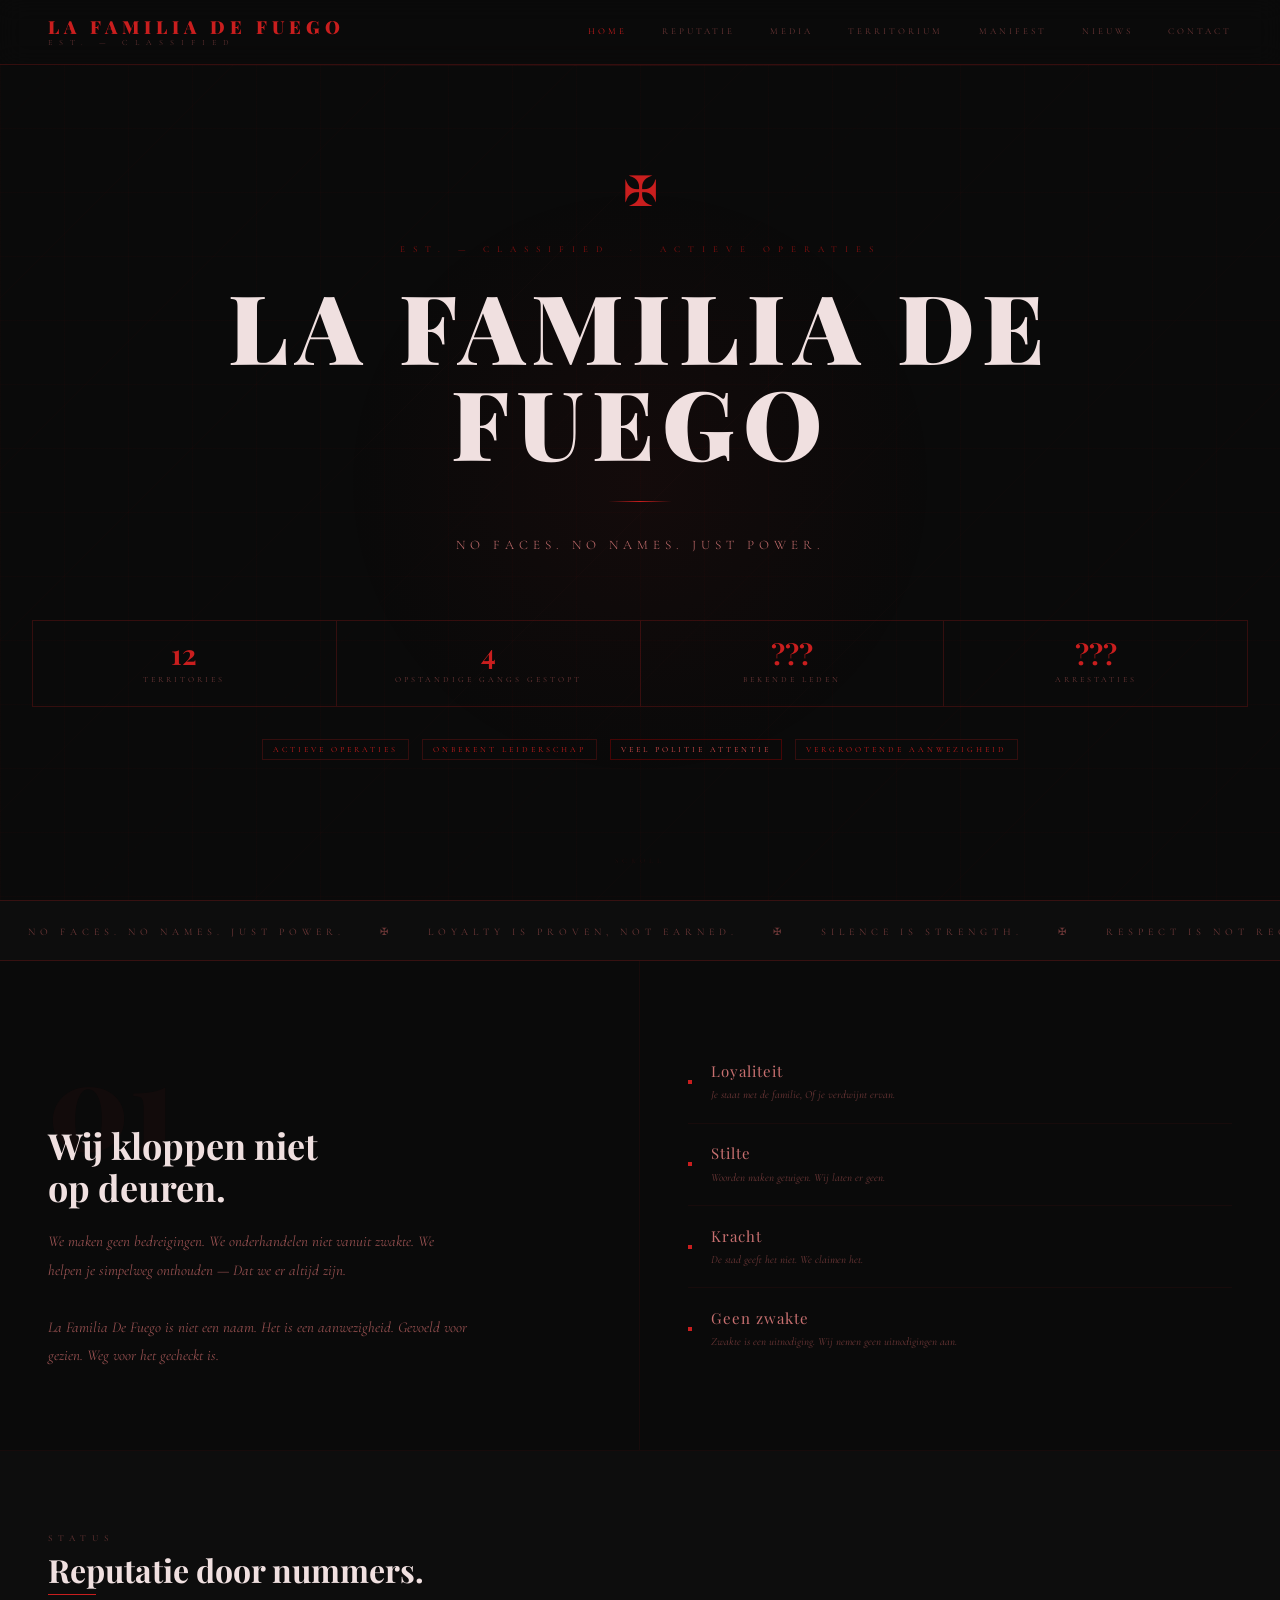
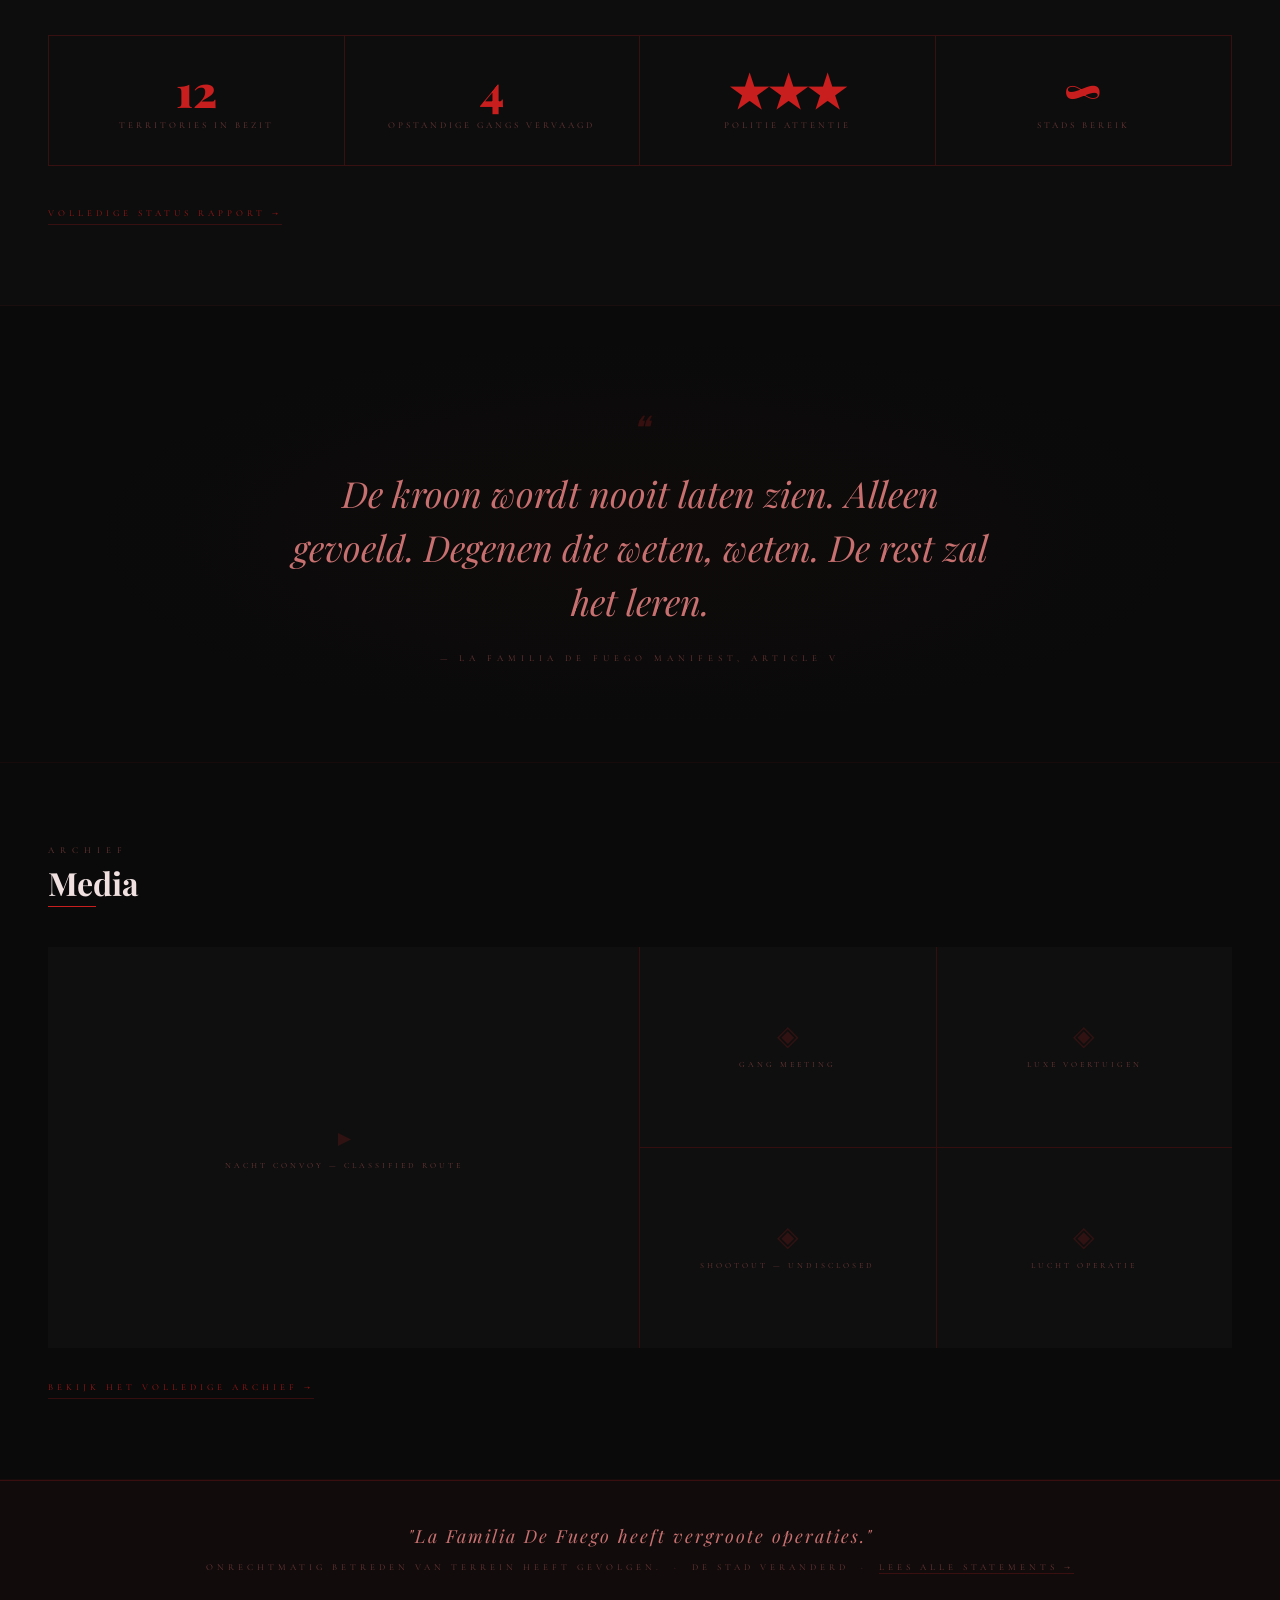
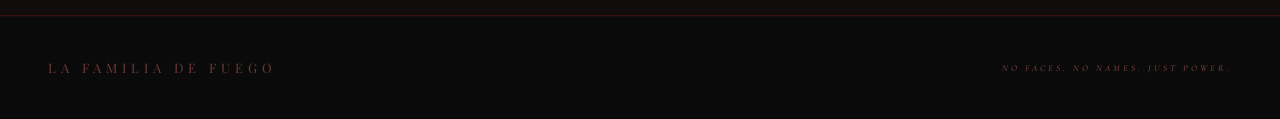
==== commit 66b3efcd: "Update index.html" ====
--- a/index.html
+++ b/index.html
@@ -4,15 +4,15 @@
   <meta charset="UTF-8" />
   <meta name="viewport" content="width=device-width, initial-scale=1.0" />
 
-  <title>KINGSMAN — No faces. No names. Just power.</title>
-
-  <meta name="description" content="Kingsman. Unknown leadership. Unmistakable presence." />
+  <title>LA FAMILIA DE FUEGO — No faces. No names. Just power.</title>
+
+  <meta name="description" content="La Familia De Fuego. Unknown leadership. Unmistakable presence." />
 
   <!-- Favicon -->
   <link rel="icon" href="favicon.ico">
 
   <!-- Open Graph (Discord, Facebook, WhatsApp, LinkedIn etc.) -->
-  <meta property="og:title" content="KINGSMAN — No faces. No names. Just power." />
+  <meta property="og:title" content="LA FAMILIA DE FUEGO — No faces. No names. Just power." />
   <meta property="og:description" content="La Familia De Fuego. Onbekend leiderschap. Onmiskenbare aanwezigheid." />
   <meta property="og:image" content="https://lafamilladefuego.titanpulse.nl/banner.jpg" />
   <meta property="og:url" content="https://lafamillafefuego.titanpulse.nl/" />
@@ -21,7 +21,7 @@
   <!-- Twitter/X Embed -->
   <meta name="twitter:card" content="summary_large_image" />
   <meta name="twitter:title" content="La Familia De Fuego — No faces. No names. Just power." />
-  <meta name="twitter:description" content="Kingsman. Onbekend leiderschap. Onmiskenbare aanwezigheid." />
+  <meta name="twitter:description" content="La Familia De Fuego. Onbekend leiderschap. Onmiskenbare aanwezigheid." />
   <meta name="twitter:image" content="https://lafamilladefuego.titanpulse.nl/banner.jpg" />
 
   <link rel="stylesheet" href="style.css" />
@@ -545,7 +545,7 @@
       <div class="hero-scan"></div>
 
       <div class="hero-content">
-        <span class="hero-crown">☩</span>
+        <span class="hero-crown">✠</span>
         <p class="hero-eyebrow">Est. — Classified &nbsp;·&nbsp; Actieve Operaties</p>
         <h1 class="hero-title">LA FAMILIA DE FUEGO</h1>
         <div class="hero-divider"></div>
@@ -588,25 +588,25 @@
     <div class="manifesto-strip">
       <div class="manifesto-ticker">
         &nbsp;&nbsp;&nbsp;&nbsp;No faces. No names. Just power.
-        &nbsp;&nbsp;&nbsp;&nbsp;☩&nbsp;&nbsp;&nbsp;&nbsp;
+        &nbsp;&nbsp;&nbsp;&nbsp;✠&nbsp;&nbsp;&nbsp;&nbsp;
         Loyalty is proven, not earned.
-        &nbsp;&nbsp;&nbsp;&nbsp;☩&nbsp;&nbsp;&nbsp;&nbsp;
+        &nbsp;&nbsp;&nbsp;&nbsp;✠&nbsp;&nbsp;&nbsp;&nbsp;
         Silence is strength.
-        &nbsp;&nbsp;&nbsp;&nbsp;☩&nbsp;&nbsp;&nbsp;&nbsp;
+        &nbsp;&nbsp;&nbsp;&nbsp;✠&nbsp;&nbsp;&nbsp;&nbsp;
         Respect is not requested. It is taken.
-        &nbsp;&nbsp;&nbsp;&nbsp;☩&nbsp;&nbsp;&nbsp;&nbsp;
+        &nbsp;&nbsp;&nbsp;&nbsp;✠&nbsp;&nbsp;&nbsp;&nbsp;
         The city bends. We do not.
-        &nbsp;&nbsp;&nbsp;&nbsp;☩&nbsp;&nbsp;&nbsp;&nbsp;
+        &nbsp;&nbsp;&nbsp;&nbsp;✠&nbsp;&nbsp;&nbsp;&nbsp;
         No faces. No names. Just power.
-        &nbsp;&nbsp;&nbsp;&nbsp;☩&nbsp;&nbsp;&nbsp;&nbsp;
+        &nbsp;&nbsp;&nbsp;&nbsp;✠&nbsp;&nbsp;&nbsp;&nbsp;
         Loyalty is proven, not earned.
-        &nbsp;&nbsp;&nbsp;&nbsp;☩&nbsp;&nbsp;&nbsp;&nbsp;
+        &nbsp;&nbsp;&nbsp;&nbsp;✠&nbsp;&nbsp;&nbsp;&nbsp;
         Silence is strength.
-        &nbsp;&nbsp;&nbsp;&nbsp;☩&nbsp;&nbsp;&nbsp;&nbsp;
+        &nbsp;&nbsp;&nbsp;&nbsp;✠&nbsp;&nbsp;&nbsp;&nbsp;
         Respect is not requested. It is taken.
-        &nbsp;&nbsp;&nbsp;&nbsp;☩&nbsp;&nbsp;&nbsp;&nbsp;
+        &nbsp;&nbsp;&nbsp;&nbsp;✠&nbsp;&nbsp;&nbsp;&nbsp;
         The city bends. We do not.
-        &nbsp;&nbsp;&nbsp;&nbsp;☩&nbsp;&nbsp;&nbsp;&nbsp;
+        &nbsp;&nbsp;&nbsp;&nbsp;✠&nbsp;&nbsp;&nbsp;&nbsp;
       </div>
     </div>
 
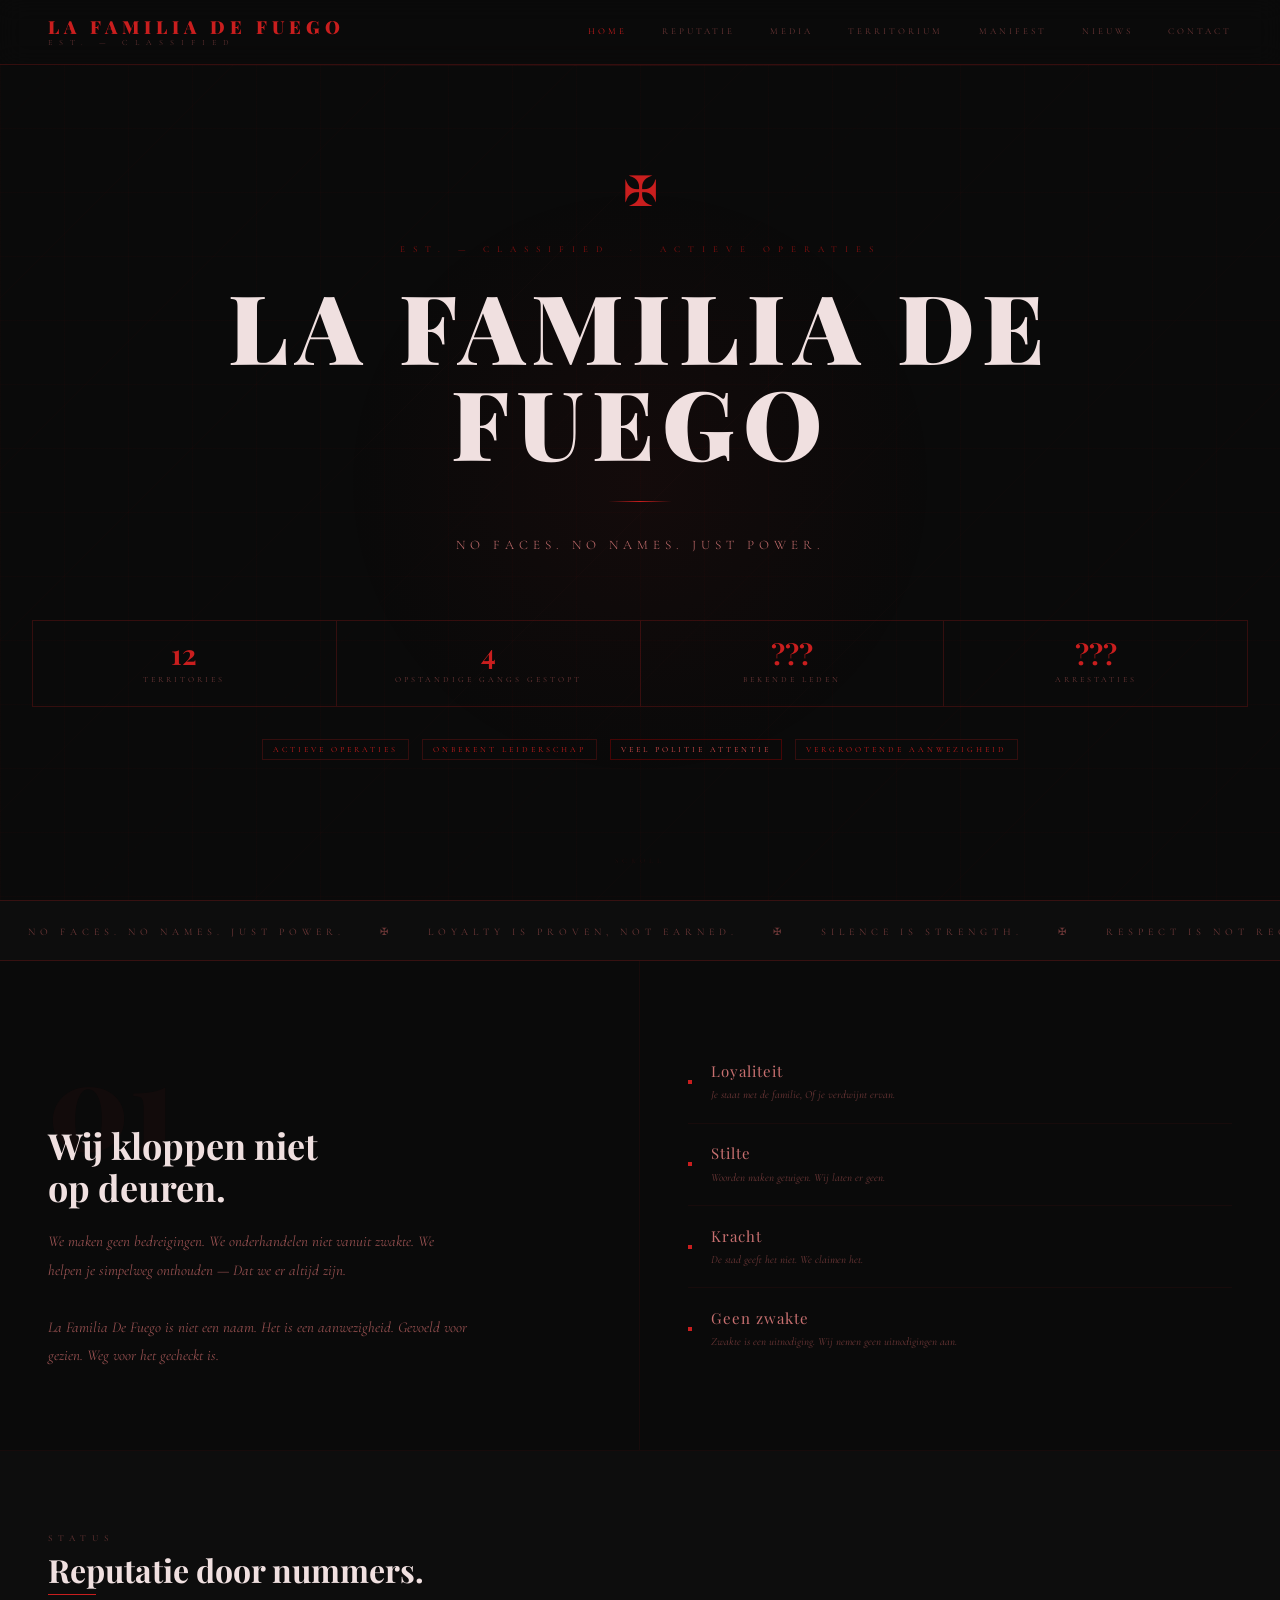
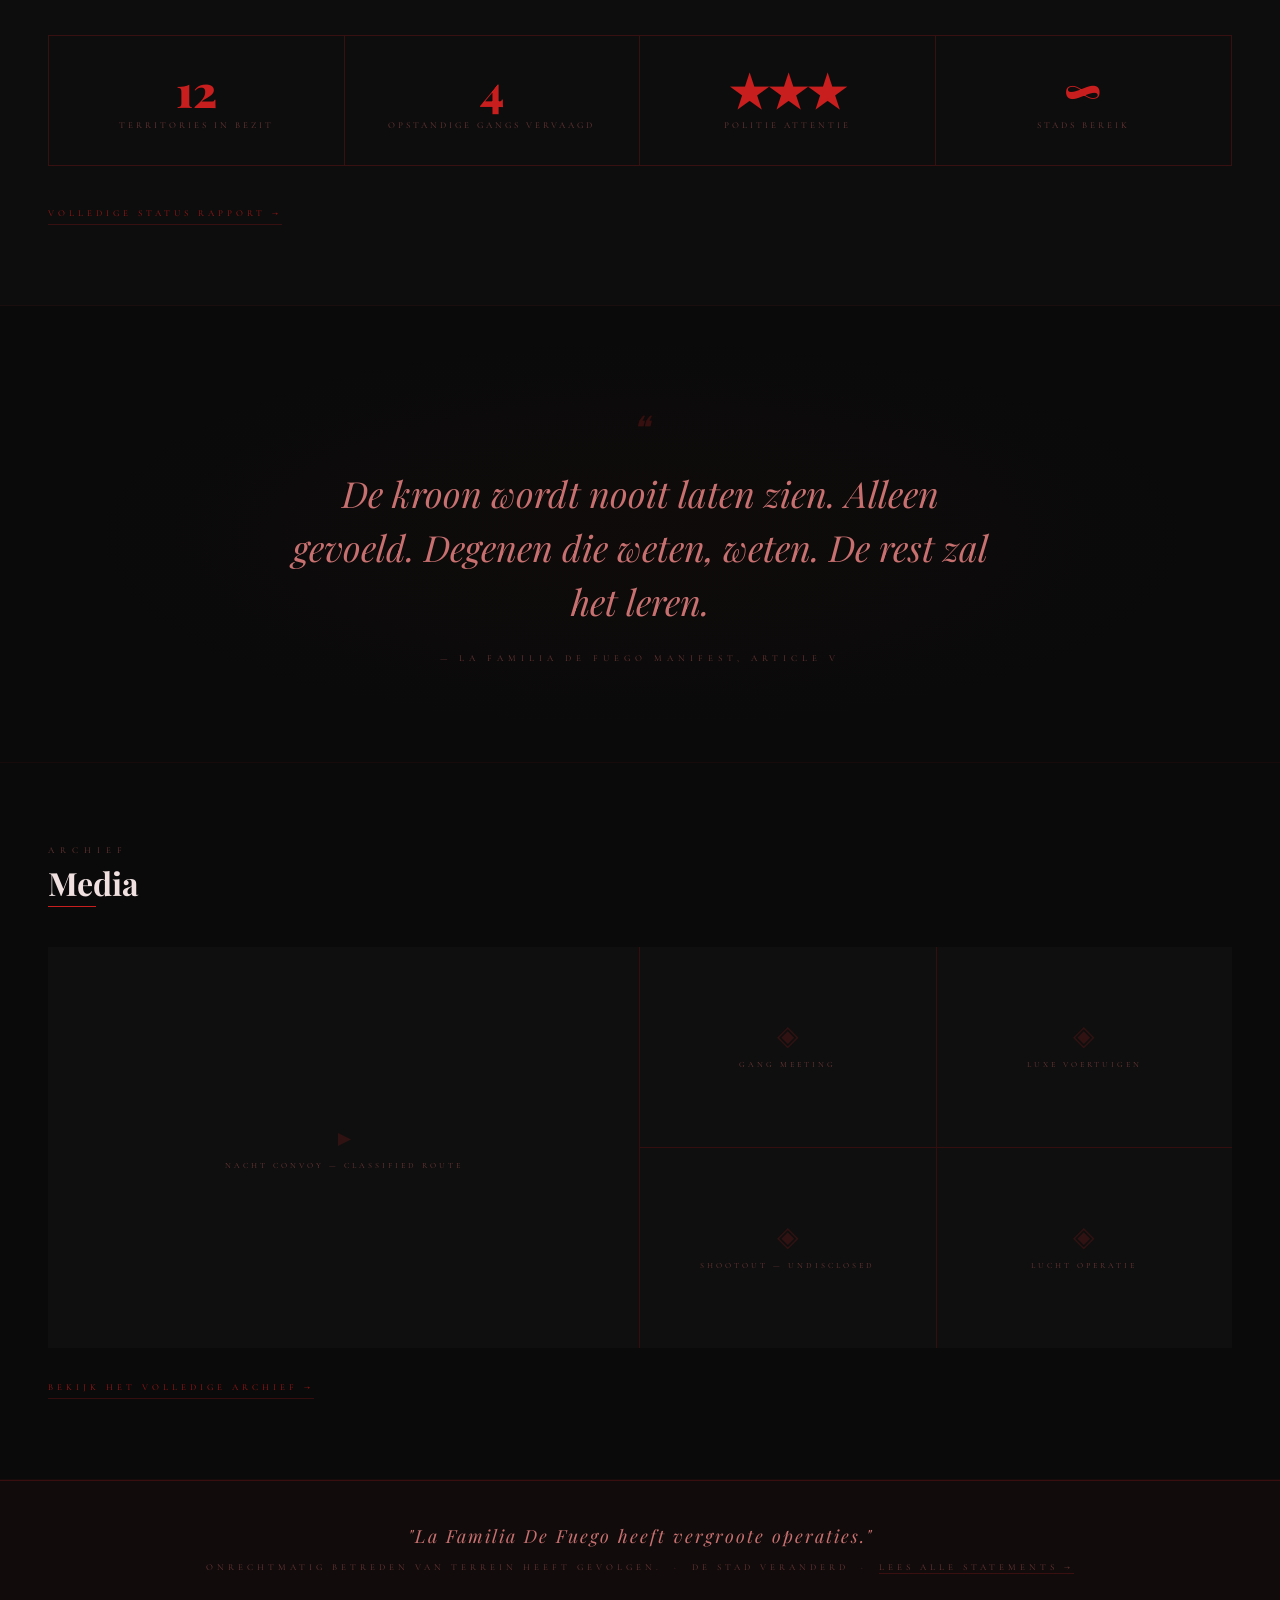
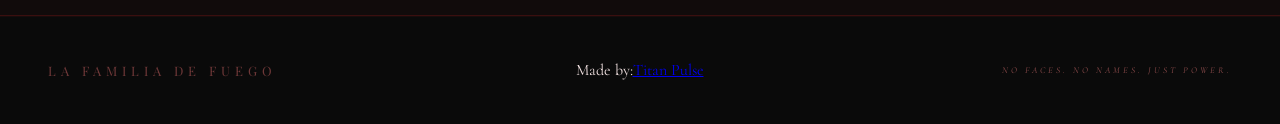
==== commit 2a0ee73d: "Update index.html" ====
--- a/index.html
+++ b/index.html
@@ -14,15 +14,15 @@
   <!-- Open Graph (Discord, Facebook, WhatsApp, LinkedIn etc.) -->
   <meta property="og:title" content="LA FAMILIA DE FUEGO — No faces. No names. Just power." />
   <meta property="og:description" content="La Familia De Fuego. Onbekend leiderschap. Onmiskenbare aanwezigheid." />
-  <meta property="og:image" content="https://lafamilladefuego.titanpulse.nl/banner.jpg" />
-  <meta property="og:url" content="https://lafamillafefuego.titanpulse.nl/" />
+  <meta property="og:image" content="https://lafamiliadefuego.titanpulse.nl/banner.jpg" />
+  <meta property="og:url" content="https://lafamiliadefuego.titanpulse.nl/" />
   <meta property="og:type" content="website" />
 
   <!-- Twitter/X Embed -->
   <meta name="twitter:card" content="summary_large_image" />
   <meta name="twitter:title" content="La Familia De Fuego — No faces. No names. Just power." />
   <meta name="twitter:description" content="La Familia De Fuego. Onbekend leiderschap. Onmiskenbare aanwezigheid." />
-  <meta name="twitter:image" content="https://lafamilladefuego.titanpulse.nl/banner.jpg" />
+  <meta name="twitter:image" content="https://lafamiliadefuego.titanpulse.nl/banner.jpg" />
 
   <link rel="stylesheet" href="style.css" />
 
@@ -738,6 +738,12 @@
   <!-- FOOTER -->
   <footer class="ks-footer">
     <span class="ks-footer-logo">LA FAMILIA DE FUEGO</span>
+    <span class="ks-footer-owner">
+  Made by:
+  <a href="https://www.titanpulse.nl" target="_blank">
+    Titan Pulse
+  </a>
+</span>
     <span class="ks-footer-sub">No faces. No names. Just power.</span>
   </footer>
 
--- a/style.css
+++ b/style.css
@@ -180,6 +180,12 @@
   color: var(--text-ghost);
   letter-spacing: 5px;
 }
+.ks-footer-owner {
+  display: flex;
+  justify-content: center;
+  align-items: center;
+  text-align: center;
+}
 .ks-footer-sub {
   font-size: 9px;
   letter-spacing: 3px;
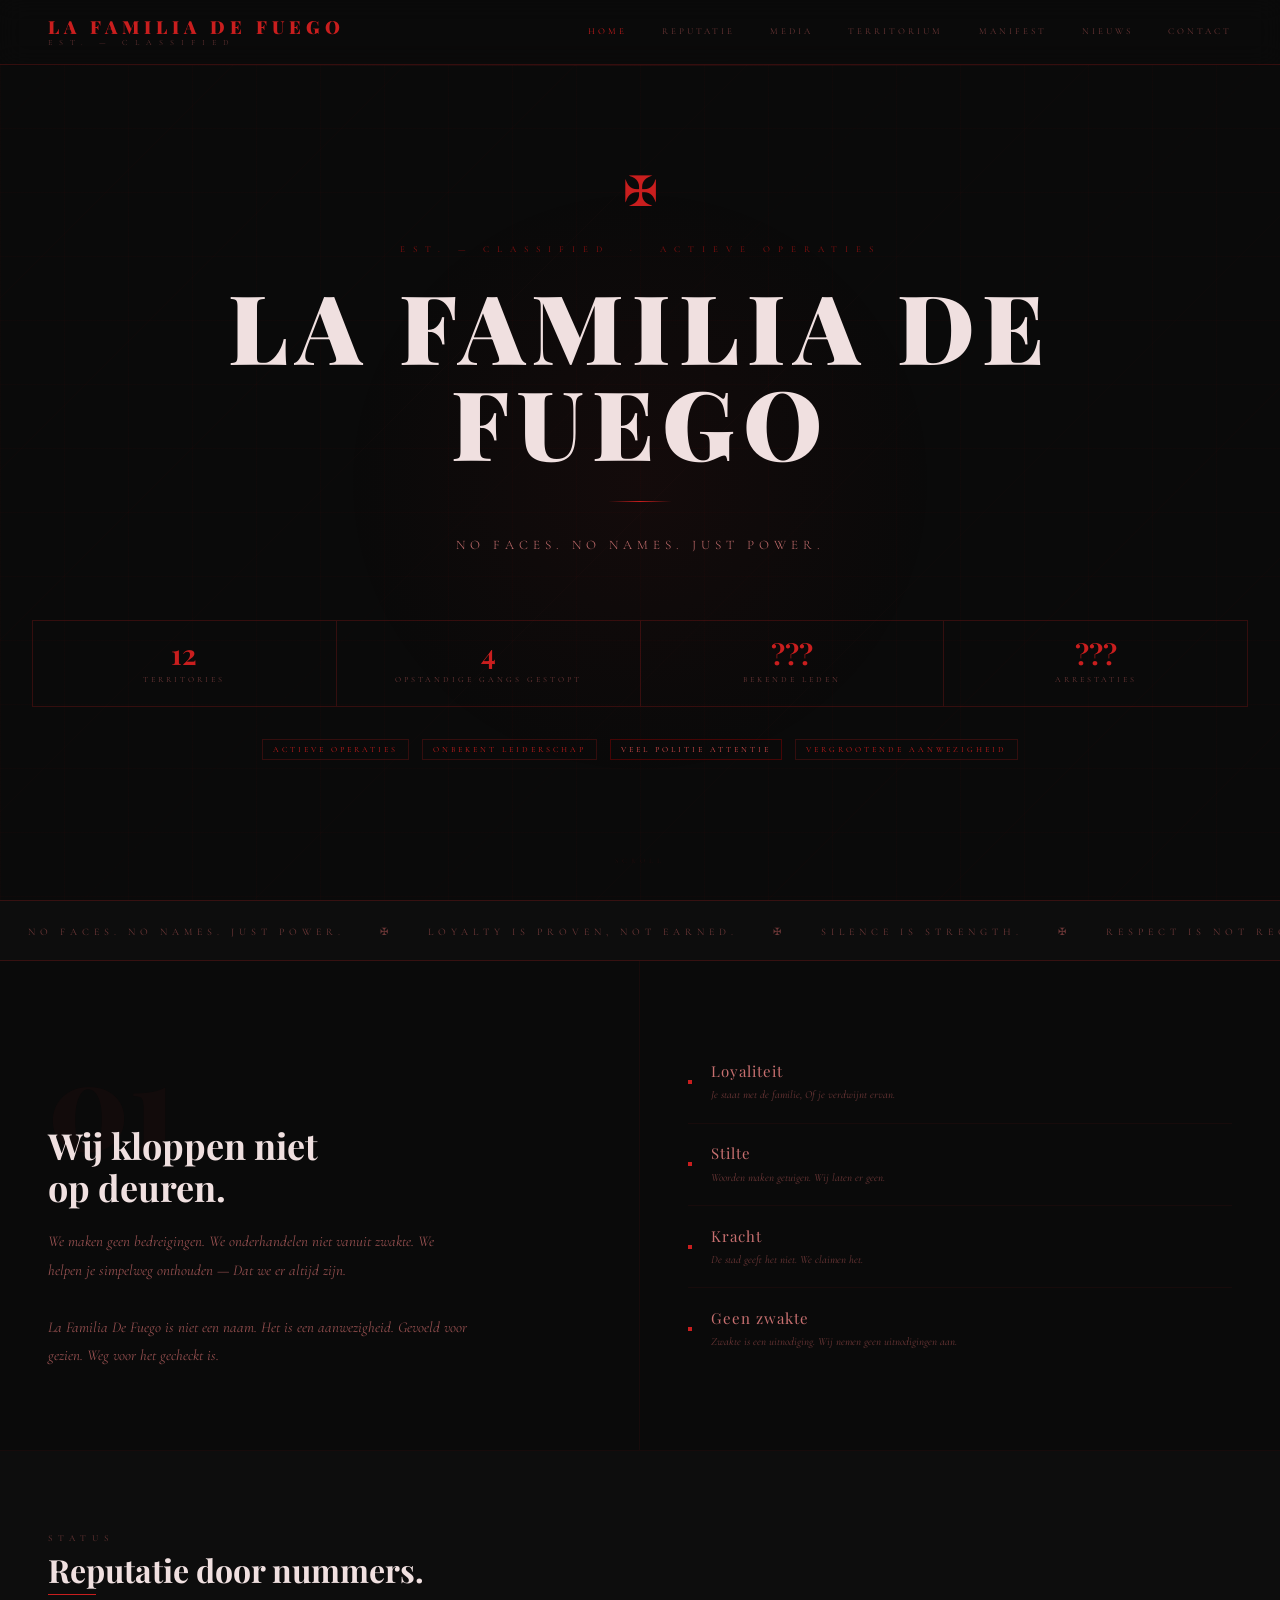
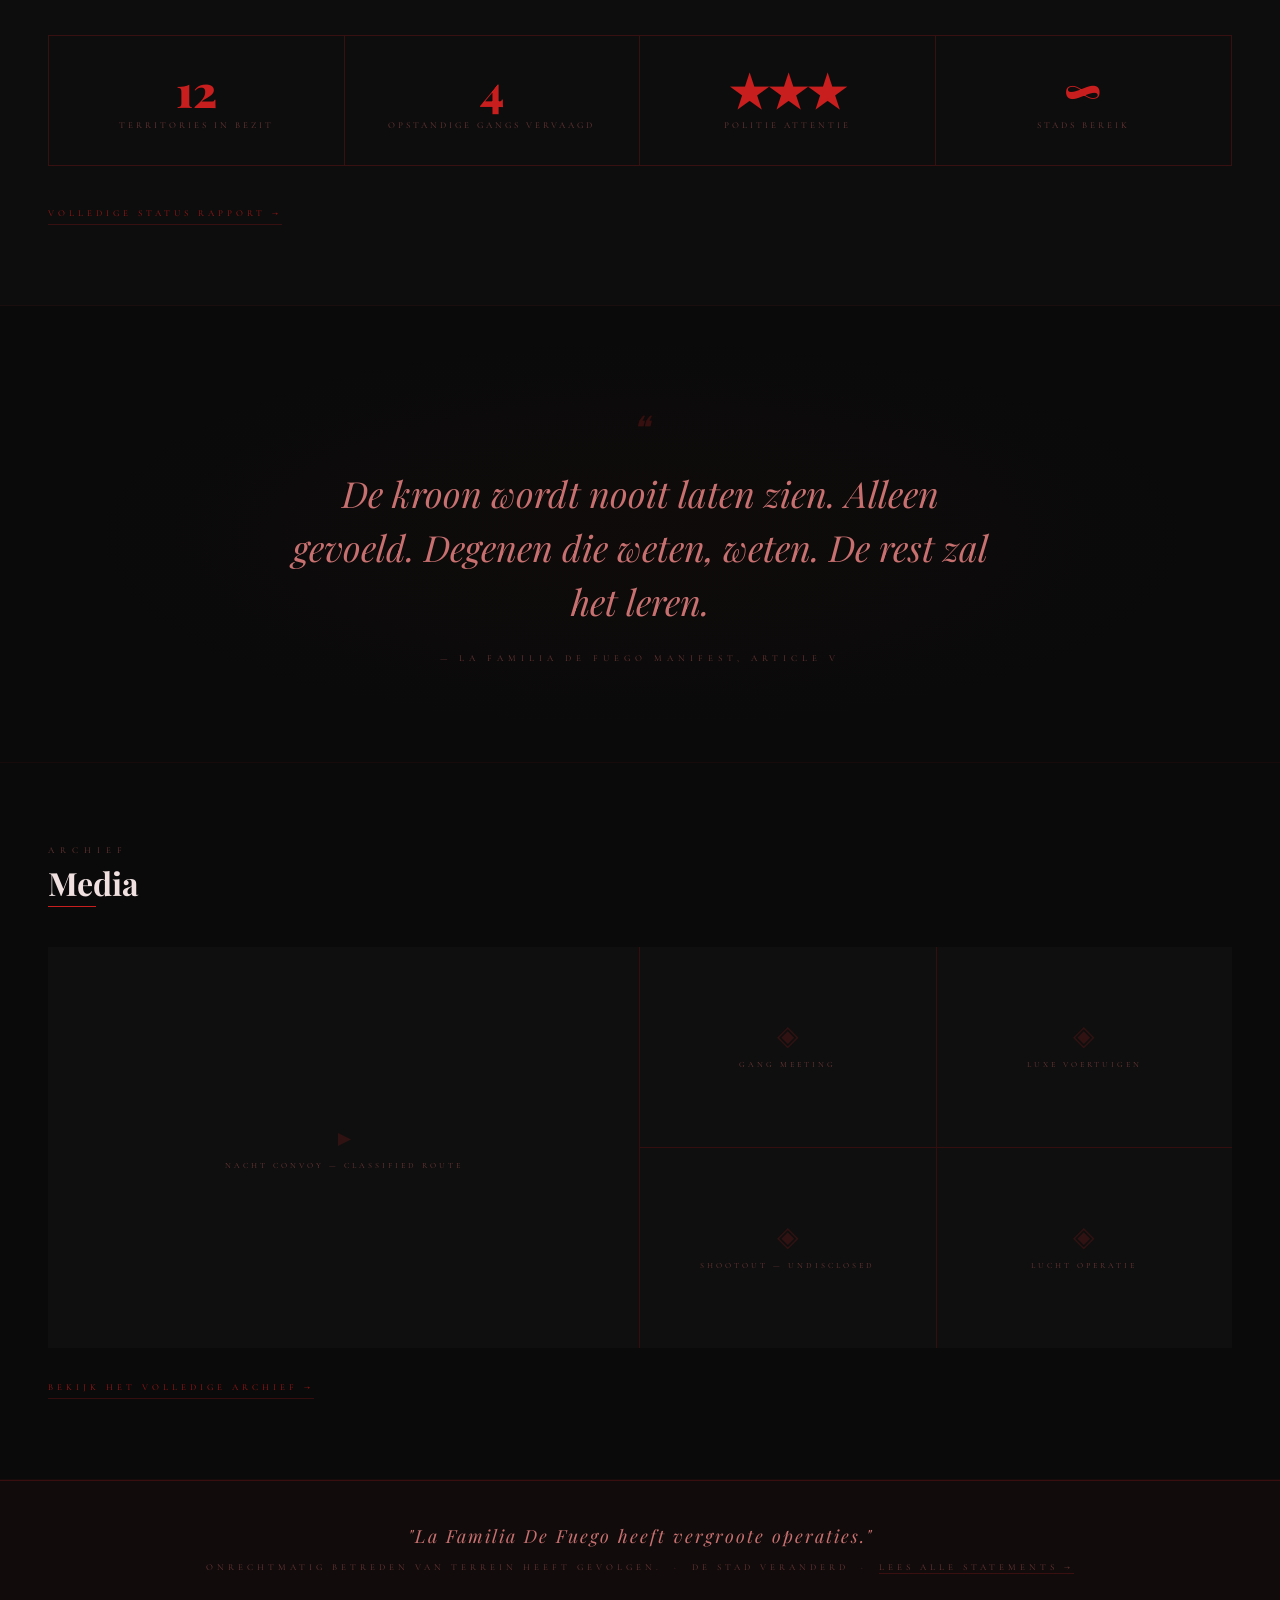
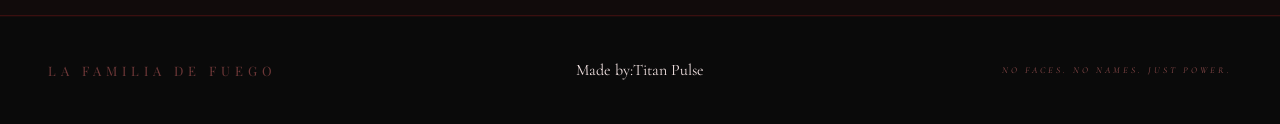
==== commit 08f39435: "Update index.html" ====
--- a/index.html
+++ b/index.html
@@ -739,7 +739,7 @@
   <footer class="ks-footer">
     <span class="ks-footer-logo">LA FAMILIA DE FUEGO</span>
     <span class="ks-footer-owner">
-  Made by:
+  <span>Made by:</span>
   <a href="https://www.titanpulse.nl" target="_blank">
     Titan Pulse
   </a>
--- a/style.css
+++ b/style.css
@@ -186,6 +186,14 @@
   align-items: center;
   text-align: center;
 }
+.ks-footer-owner a {
+  color: inherit;
+  text-decoration: none;
+}
+
+.ks-footer-owner a:hover {
+  text-decoration: underline;
+}
 .ks-footer-sub {
   font-size: 9px;
   letter-spacing: 3px;
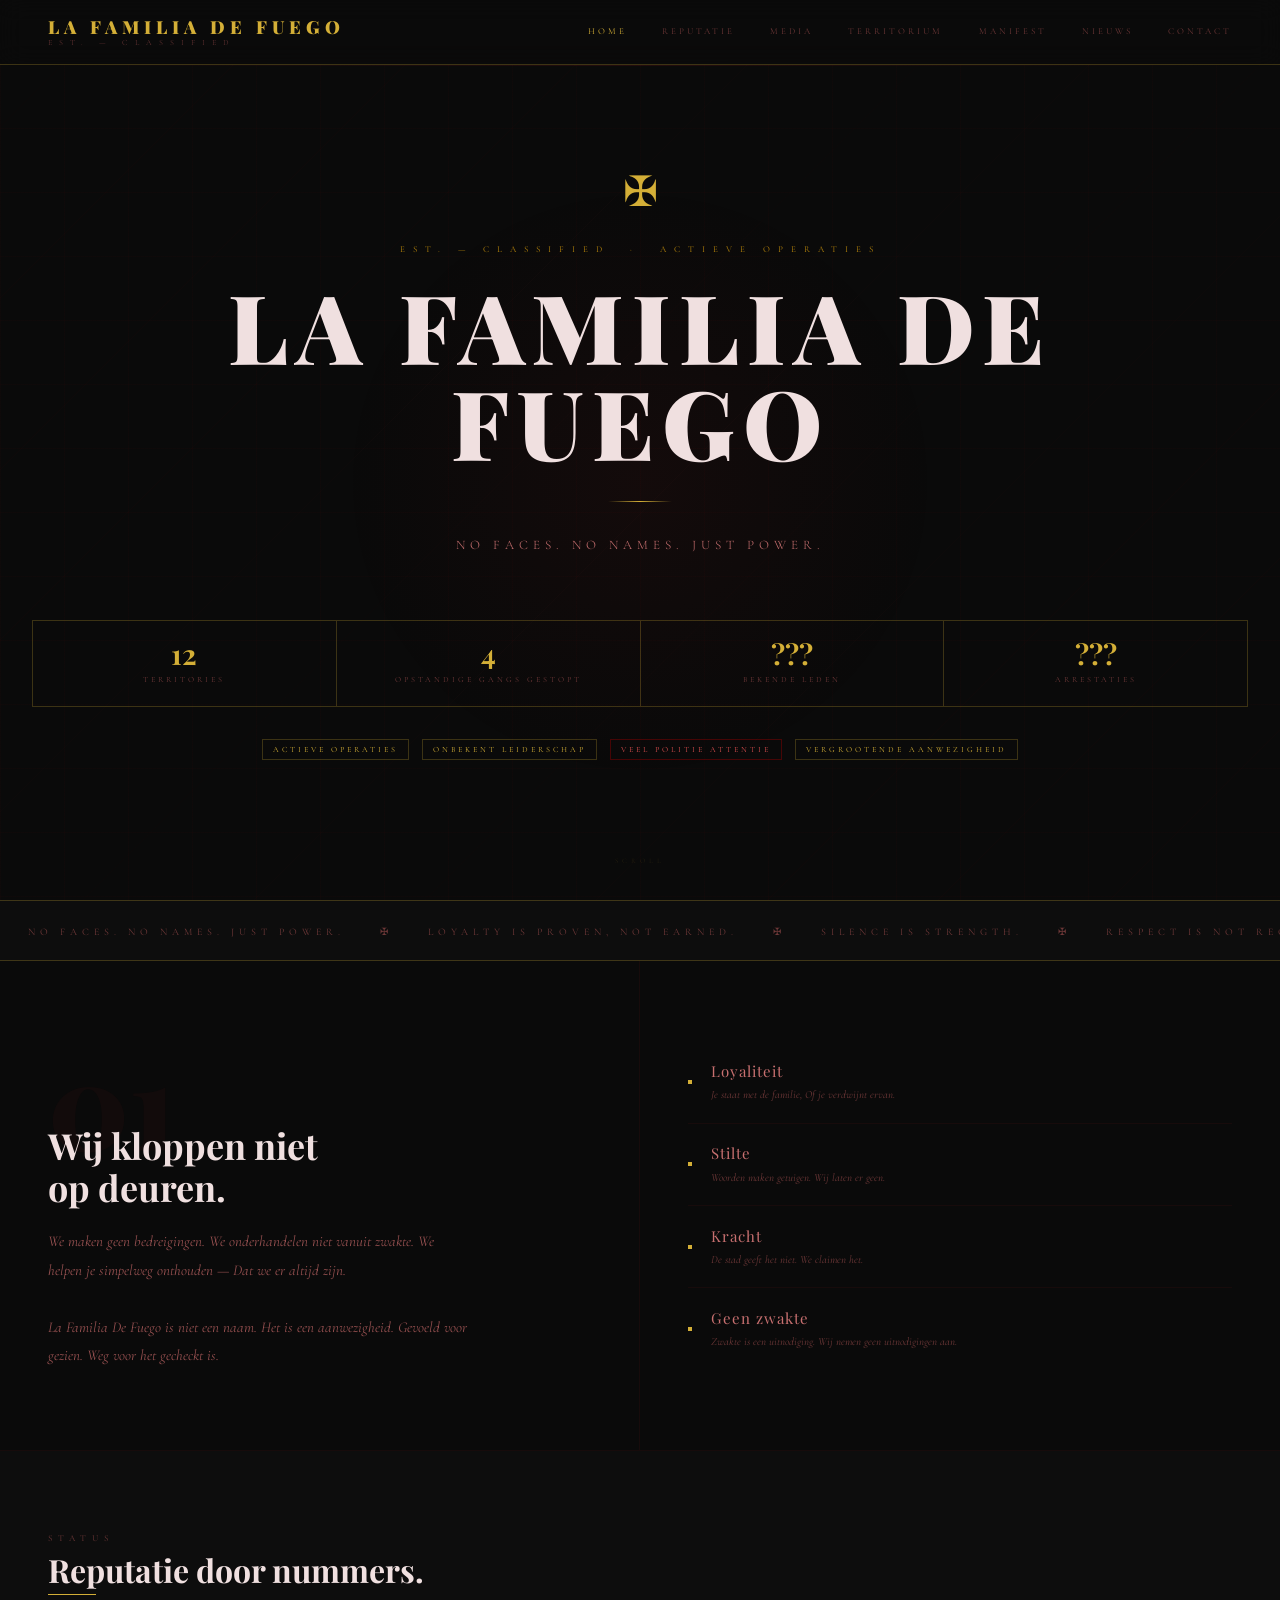
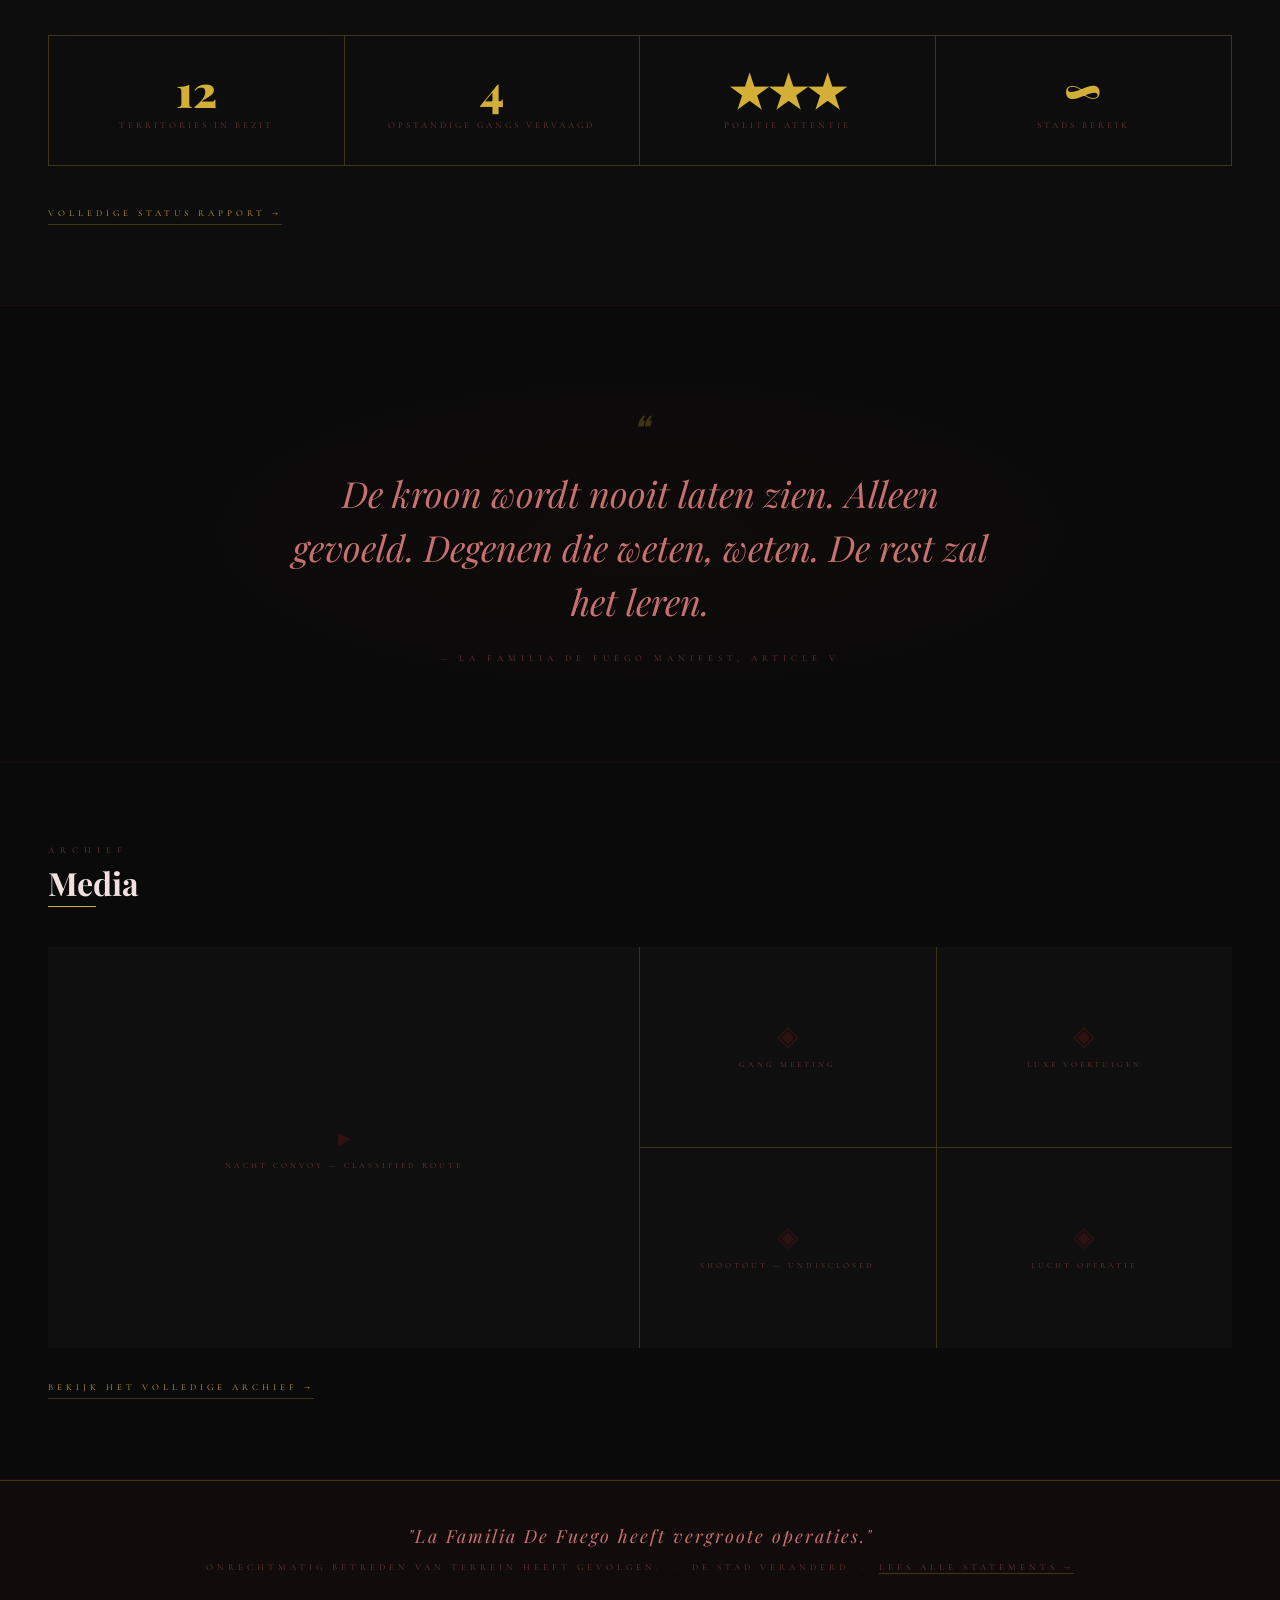
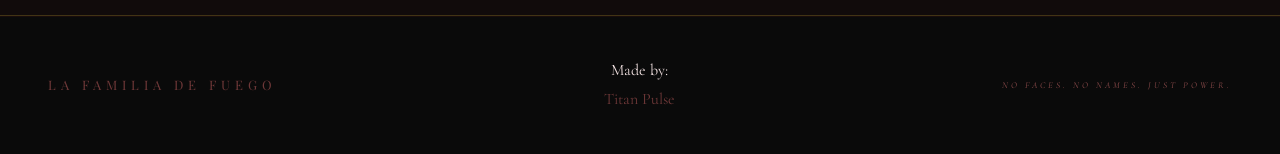
==== commit 1207e6e3: "Update index.html" ====
--- a/index.html
+++ b/index.html
@@ -484,13 +484,13 @@
     }
 
     /* ── RED CSS VARIABLE OVERRIDES ─────────────────────────────── */
-    :root {
-      --red:        #c91e1e;
-      --red-dark:   #8b1010;
-      --red-dim:    #a01818;
-      --red-border: rgba(180,30,30,0.25);
-      --red-abyss:  rgba(180,30,30,0.12);
-    }
+:root {
+  --red:        #D4AF37;              /* goud */
+  --red-dark:   #B8860B;              /* donker goud */
+  --red-dim:    #C9A227;
+  --red-border: rgba(212,175,55,0.25);
+  --red-abyss:  rgba(212,175,55,0.12);
+}
 
     /* override any gold vars used in style.css */
     :root {
--- a/style.css
+++ b/style.css
@@ -182,13 +182,15 @@
 }
 .ks-footer-owner {
   display: flex;
-  justify-content: center;
+  flex-direction: column;
   align-items: center;
   text-align: center;
 }
+
 .ks-footer-owner a {
-  color: inherit;
+  color: var(--text-ghost); /* zelfde rode kleur */
   text-decoration: none;
+  margin-top: 2px;
 }
 
 .ks-footer-owner a:hover {
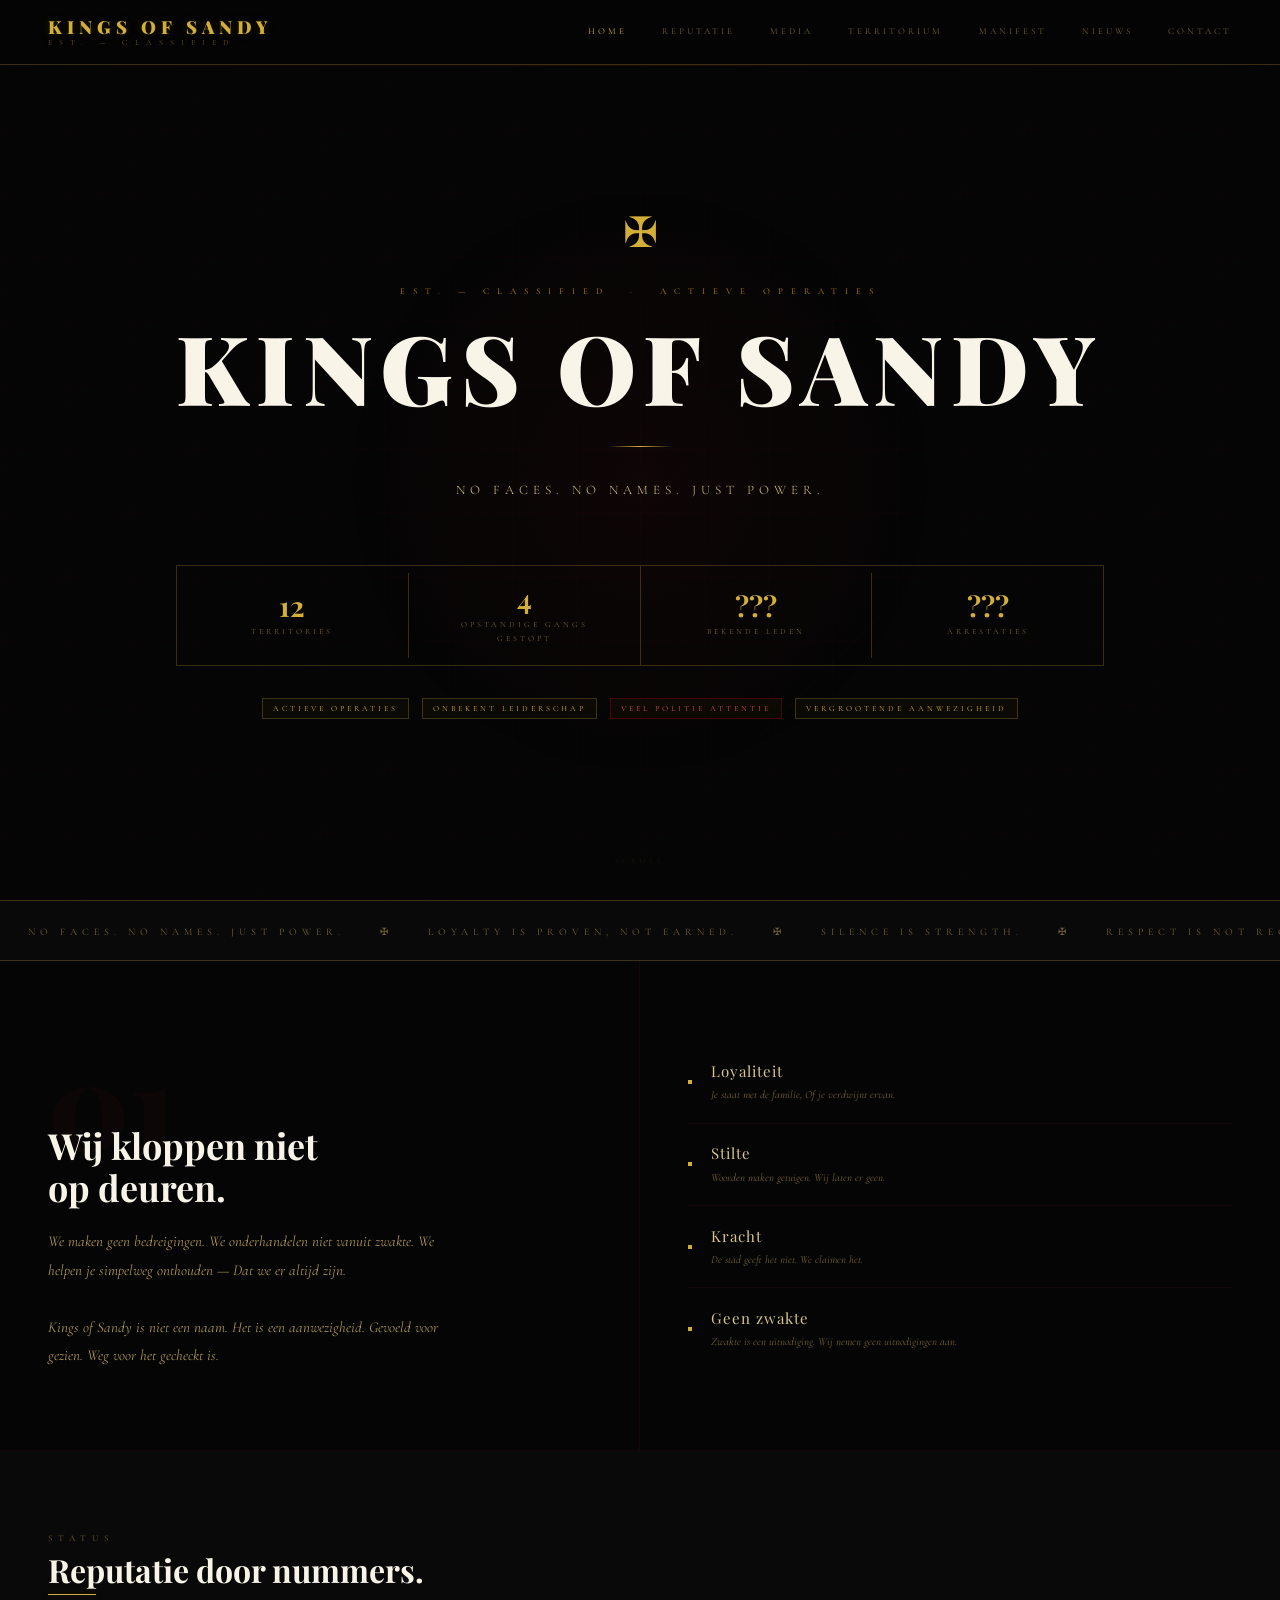
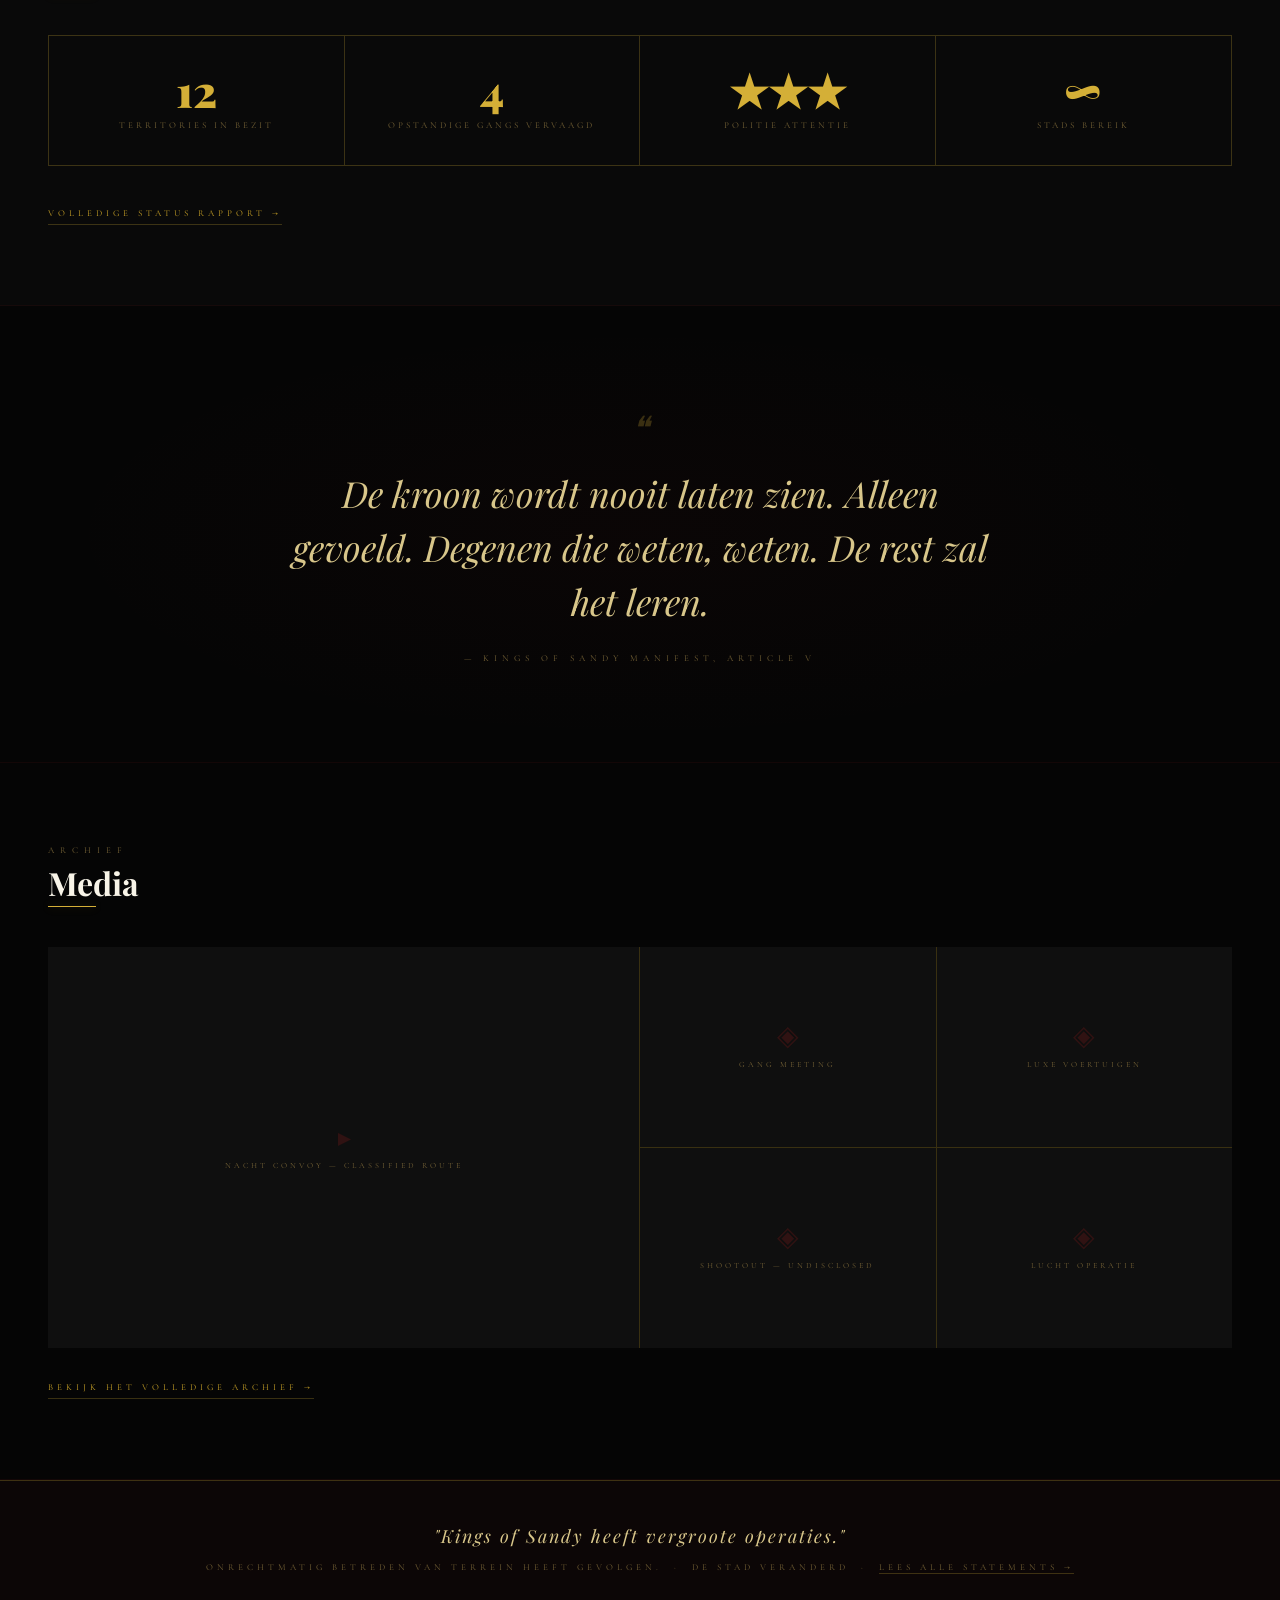
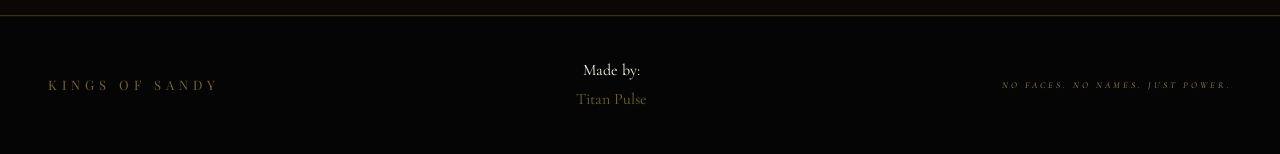
==== commit bcd3defe: "Update index.html" ====
--- a/index.html
+++ b/index.html
@@ -4,24 +4,24 @@
   <meta charset="UTF-8" />
   <meta name="viewport" content="width=device-width, initial-scale=1.0" />
 
-  <title>LA FAMILIA DE FUEGO — No faces. No names. Just power.</title>
-
-  <meta name="description" content="La Familia De Fuego. Unknown leadership. Unmistakable presence." />
+  <title>KINGS OF SANDY — No faces. No names. Just power.</title>
+
+  <meta name="description" content="Kings Of Sandy. Unknown leadership. Unmistakable presence." />
 
   <!-- Favicon -->
   <link rel="icon" href="favicon.ico">
 
   <!-- Open Graph (Discord, Facebook, WhatsApp, LinkedIn etc.) -->
-  <meta property="og:title" content="LA FAMILIA DE FUEGO — No faces. No names. Just power." />
-  <meta property="og:description" content="La Familia De Fuego. Onbekend leiderschap. Onmiskenbare aanwezigheid." />
+  <meta property="og:title" content="KINGS OF SANDY — No faces. No names. Just power." />
+  <meta property="og:description" content="Kings of Sandy. Onbekend leiderschap. Onmiskenbare aanwezigheid." />
   <meta property="og:image" content="https://lafamiliadefuego.titanpulse.nl/banner.jpg" />
   <meta property="og:url" content="https://lafamiliadefuego.titanpulse.nl/" />
   <meta property="og:type" content="website" />
 
   <!-- Twitter/X Embed -->
   <meta name="twitter:card" content="summary_large_image" />
-  <meta name="twitter:title" content="La Familia De Fuego — No faces. No names. Just power." />
-  <meta name="twitter:description" content="La Familia De Fuego. Onbekend leiderschap. Onmiskenbare aanwezigheid." />
+  <meta name="twitter:title" content="Kings of Sandy — No faces. No names. Just power." />
+  <meta name="twitter:description" content="Kings of Sandy. Onbekend leiderschap. Onmiskenbare aanwezigheid." />
   <meta name="twitter:image" content="https://lafamiliadefuego.titanpulse.nl/banner.jpg" />
 
   <link rel="stylesheet" href="style.css" />
@@ -523,7 +523,7 @@
 
   <!-- NAV -->
   <nav class="ks-nav">
-    <a href="/" class="ks-logo">LA FAMILIA DE FUEGO<span>Est. — Classified</span></a>
+    <a href="/" class="ks-logo">KINGS OF SANDY<span>Est. — Classified</span></a>
     <div class="ks-nav-links">
       <a href="/" class="active">Home</a>
       <a href="/reputatie">Reputatie</a>
@@ -547,7 +547,7 @@
       <div class="hero-content">
         <span class="hero-crown">✠</span>
         <p class="hero-eyebrow">Est. — Classified &nbsp;·&nbsp; Actieve Operaties</p>
-        <h1 class="hero-title">LA FAMILIA DE FUEGO</h1>
+        <h1 class="hero-title">KINGS OF SANDY</h1>
         <div class="hero-divider"></div>
         <p class="hero-quote">No faces. No names. Just power.</p>
 
@@ -618,7 +618,7 @@
         <p class="intro-body">
           We maken geen bedreigingen. We onderhandelen niet vanuit zwakte.
           We helpen je simpelweg onthouden — Dat we er altijd zijn.<br><br>
-          La Familia De Fuego is niet een naam. Het is een aanwezigheid.
+          Kings of Sandy is niet een naam. Het is een aanwezigheid.
           Gevoeld voor gezien. Weg voor het gecheckt is.
         </p>
       </div>
@@ -691,7 +691,7 @@
         De kroon wordt nooit laten zien. Alleen gevoeld.
         Degenen die weten, weten.
         De rest zal het leren.
-        <span class="statement-attr">— La Familia De Fuego manifest, article V</span>
+        <span class="statement-attr">— Kings of Sandy manifest, article V</span>
       </blockquote>
     </section>
 
@@ -729,7 +729,7 @@
 
     <!-- WARNING -->
     <section class="warning-section">
-      <p class="warning-text">"La Familia De Fuego heeft vergroote operaties."</p>
+      <p class="warning-text">"Kings of Sandy heeft vergroote operaties."</p>
       <p class="warning-sub">Onrechtmatig betreden van terrein heeft gevolgen. &nbsp;·&nbsp; De stad veranderd &nbsp;·&nbsp; <a href="/nieuws" style="color:inherit;text-decoration:none;border-bottom:0.5px solid var(--red-border);">Lees alle statements →</a></p>
     </section>
 
@@ -737,7 +737,7 @@
 
   <!-- FOOTER -->
   <footer class="ks-footer">
-    <span class="ks-footer-logo">LA FAMILIA DE FUEGO</span>
+    <span class="ks-footer-logo">KINGS OF SANDY</span>
     <span class="ks-footer-owner">
   <span>Made by:</span>
   <a href="https://www.titanpulse.nl" target="_blank">
--- a/style.css
+++ b/style.css
@@ -1,42 +1,56 @@
 @import url('https://fonts.googleapis.com/css2?family=Playfair+Display:ital,wght@0,400;0,700;0,900;1,400;1,700&family=Cormorant+Garamond:ital,wght@0,300;0,400;0,600;1,300;1,400&display=swap');
 
 /* ─── RESET & BASE ─────────────────────────────────────────────── */
-*, *::before, *::after { box-sizing: border-box; margin: 0; padding: 0; }
+*, *::before, *::after {
+  box-sizing: border-box;
+  margin: 0;
+  padding: 0;
+}
 
 :root {
-  /* ── ROOD PALET (vervangt goud) ── */
-  --gold:               #c03030;   /* was #c9a84c — nu levendig rood */
-  --gold-dim:           #a82828;   /* was #b89640 — gedempte rood */
-  --gold-dark:          #7a1e1e;   /* was #8a7040 — donker rood */
-  --gold-deeper:        #4a1212;   /* was #5a4a2a */
-  --gold-abyss:         #2e0a0a;   /* was #3a2e18 */
-  --gold-ghost:         rgba(192,48,48,0.06);
-  --gold-subtle:        rgba(192,48,48,0.15);
-  --gold-border:        rgba(192,48,48,0.26);
-  --gold-border-strong: rgba(192,48,48,0.55);
-
-  /* ── ACHTERGRONDEN ── */
-  --bg:      #0a0a0a;
-  --bg-lift: #0d0d0d;
-  --bg-raise:#0f0f0f;
-  --bg-high: #131313;
-
-  /* ── TEKST ── */
-  --text:       #f0e0e0;   /* warm wit met rode tint */
-  --text-muted: #c87070;   /* leesbaar gedempt rood */
-  --text-dim:   #965050;   /* body copy */
-  --text-ghost: #6e3838;   /* labels, subtiel maar zichtbaar */
-
-  /* ── DANGER (iets feller dan de hoofdkleur) ── */
+
+  /* ── GOUD PALET ───────────────────── */
+
+  --gold:               #D4AF37;
+  --gold-dim:           #C9A227;
+  --gold-dark:          #B8860B;
+  --gold-deeper:        #7A5A00;
+  --gold-abyss:         #4F3B00;
+
+  --gold-ghost:         rgba(212,175,55,0.06);
+  --gold-subtle:        rgba(212,175,55,0.15);
+  --gold-border:        rgba(212,175,55,0.26);
+  --gold-border-strong: rgba(212,175,55,0.55);
+
+  /* ── ACHTERGROND ─────────────────── */
+
+  --bg:       #050505;
+  --bg-lift:  #090909;
+  --bg-raise: #0f0f0f;
+  --bg-high:  #151515;
+
+  /* ── TEKST ───────────────────────── */
+
+  --text:       #f8f4e8;
+  --text-muted: #d8c68a;
+  --text-dim:   #ab9557;
+  --text-ghost: #756236;
+
+  /* ── DANGER ──────────────────────── */
+
   --danger:        rgba(160,0,0,0.15);
   --danger-border: rgba(160,0,0,0.4);
   --danger-text:   #e05050;
 
+  /* ── FONTS ───────────────────────── */
+
   --font-serif:   'Cormorant Garamond', serif;
   --font-display: 'Playfair Display', serif;
 }
 
-html { scroll-behavior: smooth; }
+html {
+  scroll-behavior: smooth;
+}
 
 body {
   background: var(--bg);
@@ -49,24 +63,46 @@
 }
 
 /* ─── SCROLLBAR ────────────────────────────────────────────────── */
-::-webkit-scrollbar { width: 4px; }
-::-webkit-scrollbar-track { background: var(--bg); }
-::-webkit-scrollbar-thumb { background: var(--gold-dark); }
+
+::-webkit-scrollbar {
+  width: 4px;
+}
+
+::-webkit-scrollbar-track {
+  background: var(--bg);
+}
+
+::-webkit-scrollbar-thumb {
+  background: var(--gold-dark);
+}
 
 /* ─── SELECTION ────────────────────────────────────────────────── */
-::selection { background: var(--gold-subtle); color: var(--gold); }
+
+::selection {
+  background: var(--gold-subtle);
+  color: var(--gold);
+}
 
 /* ─── NAV ──────────────────────────────────────────────────────── */
+
 .ks-nav {
   position: fixed;
-  top: 0; left: 0; right: 0;
+  top: 0;
+  left: 0;
+  right: 0;
+
   z-index: 100;
+
   display: flex;
   align-items: center;
   justify-content: space-between;
+
   padding: 1.1rem 3rem;
-  background: rgba(10,10,10,0.9);
-  border-bottom: 0.5px solid var(--gold-border);
+
+  background: rgba(5,5,5,0.9);
+
+  border-bottom: .5px solid var(--gold-border);
+
   backdrop-filter: blur(12px);
   -webkit-backdrop-filter: blur(12px);
 }
@@ -75,19 +111,33 @@
   font-family: var(--font-display);
   font-size: 18px;
   font-weight: 900;
+
   color: var(--gold);
+
   letter-spacing: 5px;
   text-transform: uppercase;
+
   text-decoration: none;
+
   line-height: 1;
-}
+
+  text-shadow:
+    0 0 8px rgba(212,175,55,.18),
+    0 0 18px rgba(212,175,55,.08);
+}
+
 .ks-logo span {
   display: block;
+
   font-size: 8px;
   letter-spacing: 7px;
+
   font-weight: 300;
+
   color: var(--text-ghost);
+
   margin-top: 3px;
+
   font-family: var(--font-serif);
 }
 
@@ -96,150 +146,329 @@
   align-items: center;
   gap: 2.2rem;
 }
+
 .ks-nav-links a {
   color: var(--text-ghost);
+
   font-size: 9px;
   letter-spacing: 3px;
+
   text-transform: uppercase;
   text-decoration: none;
-  transition: color 0.25s;
+
+  transition: .25s;
+
   font-family: var(--font-serif);
 }
+
 .ks-nav-links a:hover,
-.ks-nav-links a.active { color: var(--gold); }
+.ks-nav-links a.active {
+  color: var(--gold);
+}
 
 /* ─── PAGE WRAPPER ─────────────────────────────────────────────── */
-.ks-page { padding-top: 64px; min-height: 100vh; }
+
+.ks-page {
+  padding-top: 64px;
+  min-height: 100vh;
+}
 
 /* ─── SECTION ──────────────────────────────────────────────────── */
+
 .section {
   padding: 4rem 3rem;
-  border-bottom: 0.5px solid rgba(192,48,48,0.08);
-}
+
+  border-bottom: .5px solid var(--gold-ghost);
+}
+
 .section-label {
+
   font-size: 9px;
   letter-spacing: 6px;
+
   color: var(--text-ghost);
+
   text-transform: uppercase;
-  margin-bottom: 0.4rem;
-}
+
+  margin-bottom: .4rem;
+}
+
 .section-title {
+
   font-family: var(--font-display);
+
   font-size: 32px;
   font-weight: 700;
+
   color: var(--text);
-  margin-bottom: 0.4rem;
+
+  margin-bottom: .4rem;
+
   line-height: 1.1;
 }
+
 .gold-line {
+
   width: 48px;
   height: 1px;
+
   background: var(--gold);
+
+  box-shadow:
+    0 0 10px rgba(212,175,55,.25);
+
   margin-bottom: 2.5rem;
 }
 
 /* ─── GRID UTILITIES ───────────────────────────────────────────── */
-.grid-2 { display: grid; grid-template-columns: 1fr 1fr; gap: 1px; }
-.grid-3 { display: grid; grid-template-columns: repeat(3,1fr); gap: 1px; }
-
-/* ─── GOLD RULE ────────────────────────────────────────────────── */
+
+.grid-2 {
+  display: grid;
+  grid-template-columns: 1fr 1fr;
+  gap: 1px;
+}
+
+.grid-3 {
+  display: grid;
+  grid-template-columns: repeat(3,1fr);
+  gap: 1px;
+}
+
+/* ─── RULE ─────────────────────────────────────────────────────── */
+
 .rule {
+
   width: 100%;
-  height: 0.5px;
+  height: .5px;
+
   background: var(--gold-border);
+
   margin: 2rem 0;
 }
 
 /* ─── BADGE ────────────────────────────────────────────────────── */
+
 .badge {
+
   display: inline-block;
+
   font-size: 8px;
   letter-spacing: 3px;
+
   color: var(--gold);
-  border: 0.5px solid var(--gold-border);
+
+  border: .5px solid var(--gold-border);
+
+  background: rgba(212,175,55,.03);
+
   padding: 3px 10px;
+
   text-transform: uppercase;
+
   font-family: var(--font-serif);
 }
+
 .badge-danger {
+
   color: var(--danger-text);
+
   border-color: var(--danger-border);
 }
 
 /* ─── FOOTER ───────────────────────────────────────────────────── */
+
 .ks-footer {
+
   padding: 2.5rem 3rem;
+
   display: flex;
+
   align-items: center;
+
   justify-content: space-between;
-  border-top: 0.5px solid rgba(192,48,48,0.08);
-}
+
+  border-top: .5px solid var(--gold-ghost);
+}
+
 .ks-footer-logo {
+
   font-family: var(--font-display);
+
   font-size: 13px;
+
   color: var(--text-ghost);
+
   letter-spacing: 5px;
 }
+
 .ks-footer-owner {
+
   display: flex;
+
   flex-direction: column;
+
   align-items: center;
+
   text-align: center;
 }
 
 .ks-footer-owner a {
-  color: var(--text-ghost); /* zelfde rode kleur */
+
+  color: var(--text-ghost);
+
   text-decoration: none;
+
   margin-top: 2px;
+
+  transition: .2s;
 }
 
 .ks-footer-owner a:hover {
+
+  color: var(--gold);
+
   text-decoration: underline;
 }
+
 .ks-footer-sub {
+
   font-size: 9px;
+
   letter-spacing: 3px;
+
   color: var(--text-dim);
+
   text-transform: uppercase;
+
   font-style: italic;
 }
 
 /* ─── ANIMATIONS ───────────────────────────────────────────────── */
+
 @keyframes fadeUp {
-  from { opacity: 0; transform: translateY(24px); }
-  to   { opacity: 1; transform: translateY(0); }
-}
+
+  from {
+    opacity: 0;
+    transform: translateY(24px);
+  }
+
+  to {
+    opacity: 1;
+    transform: translateY(0);
+  }
+
+}
+
 @keyframes fadeIn {
-  from { opacity: 0; }
-  to   { opacity: 1; }
-}
+
+  from {
+    opacity: 0;
+  }
+
+  to {
+    opacity: 1;
+  }
+
+}
+
 @keyframes scanline {
-  0%   { transform: translateY(-100%); }
-  100% { transform: translateY(100vh); }
-}
+
+  0% {
+    transform: translateY(-100%);
+  }
+
+  100% {
+    transform: translateY(100vh);
+  }
+
+}
+
 @keyframes goldPulse {
-  0%, 100% { opacity: 0.4; }
-  50%       { opacity: 1; }
-}
+
+  0%,100% {
+    opacity: .4;
+  }
+
+  50% {
+    opacity: 1;
+  }
+
+}
+
 @keyframes crownDrop {
-  from { opacity: 0; transform: translateY(-30px) scale(0.85); }
-  to   { opacity: 1; transform: translateY(0) scale(1); }
-}
-
-.anim-fade-up { animation: fadeUp 0.8s cubic-bezier(.22,1,.36,1) both; }
-.anim-fade-in { animation: fadeIn 1s ease both; }
-.delay-1 { animation-delay: 0.15s; }
-.delay-2 { animation-delay: 0.3s; }
-.delay-3 { animation-delay: 0.45s; }
-.delay-4 { animation-delay: 0.6s; }
-.delay-5 { animation-delay: 0.75s; }
-.delay-6 { animation-delay: 0.9s; }
+
+  from {
+
+    opacity: 0;
+
+    transform:
+      translateY(-30px)
+      scale(.85);
+
+  }
+
+  to {
+
+    opacity: 1;
+
+    transform:
+      translateY(0)
+      scale(1);
+
+  }
+
+}
+
+.anim-fade-up {
+  animation: fadeUp .8s cubic-bezier(.22,1,.36,1) both;
+}
+
+.anim-fade-in {
+  animation: fadeIn 1s ease both;
+}
+
+.delay-1 { animation-delay: .15s; }
+.delay-2 { animation-delay: .3s; }
+.delay-3 { animation-delay: .45s; }
+.delay-4 { animation-delay: .6s; }
+.delay-5 { animation-delay: .75s; }
+.delay-6 { animation-delay: .9s; }
 
 /* ─── RESPONSIVE ───────────────────────────────────────────────── */
-@media (max-width: 768px) {
-  .ks-nav { padding: 1rem 1.5rem; }
-  .ks-nav-links { gap: 1.2rem; }
-  .ks-nav-links a { font-size: 8px; letter-spacing: 2px; }
-  .section { padding: 3rem 1.5rem; }
-  .grid-2, .grid-3 { grid-template-columns: 1fr; }
-}
+
+@media (max-width:768px) {
+
+  .ks-nav {
+
+    padding: 1rem 1.5rem;
+
+  }
+
+  .ks-nav-links {
+
+    gap: 1.2rem;
+
+  }
+
+  .ks-nav-links a {
+
+    font-size: 8px;
+
+    letter-spacing: 2px;
+
+  }
+
+  .section {
+
+    padding: 3rem 1.5rem;
+
+  }
+
+  .grid-2,
+  .grid-3 {
+
+    grid-template-columns: 1fr;
+
+  }
+
+}
